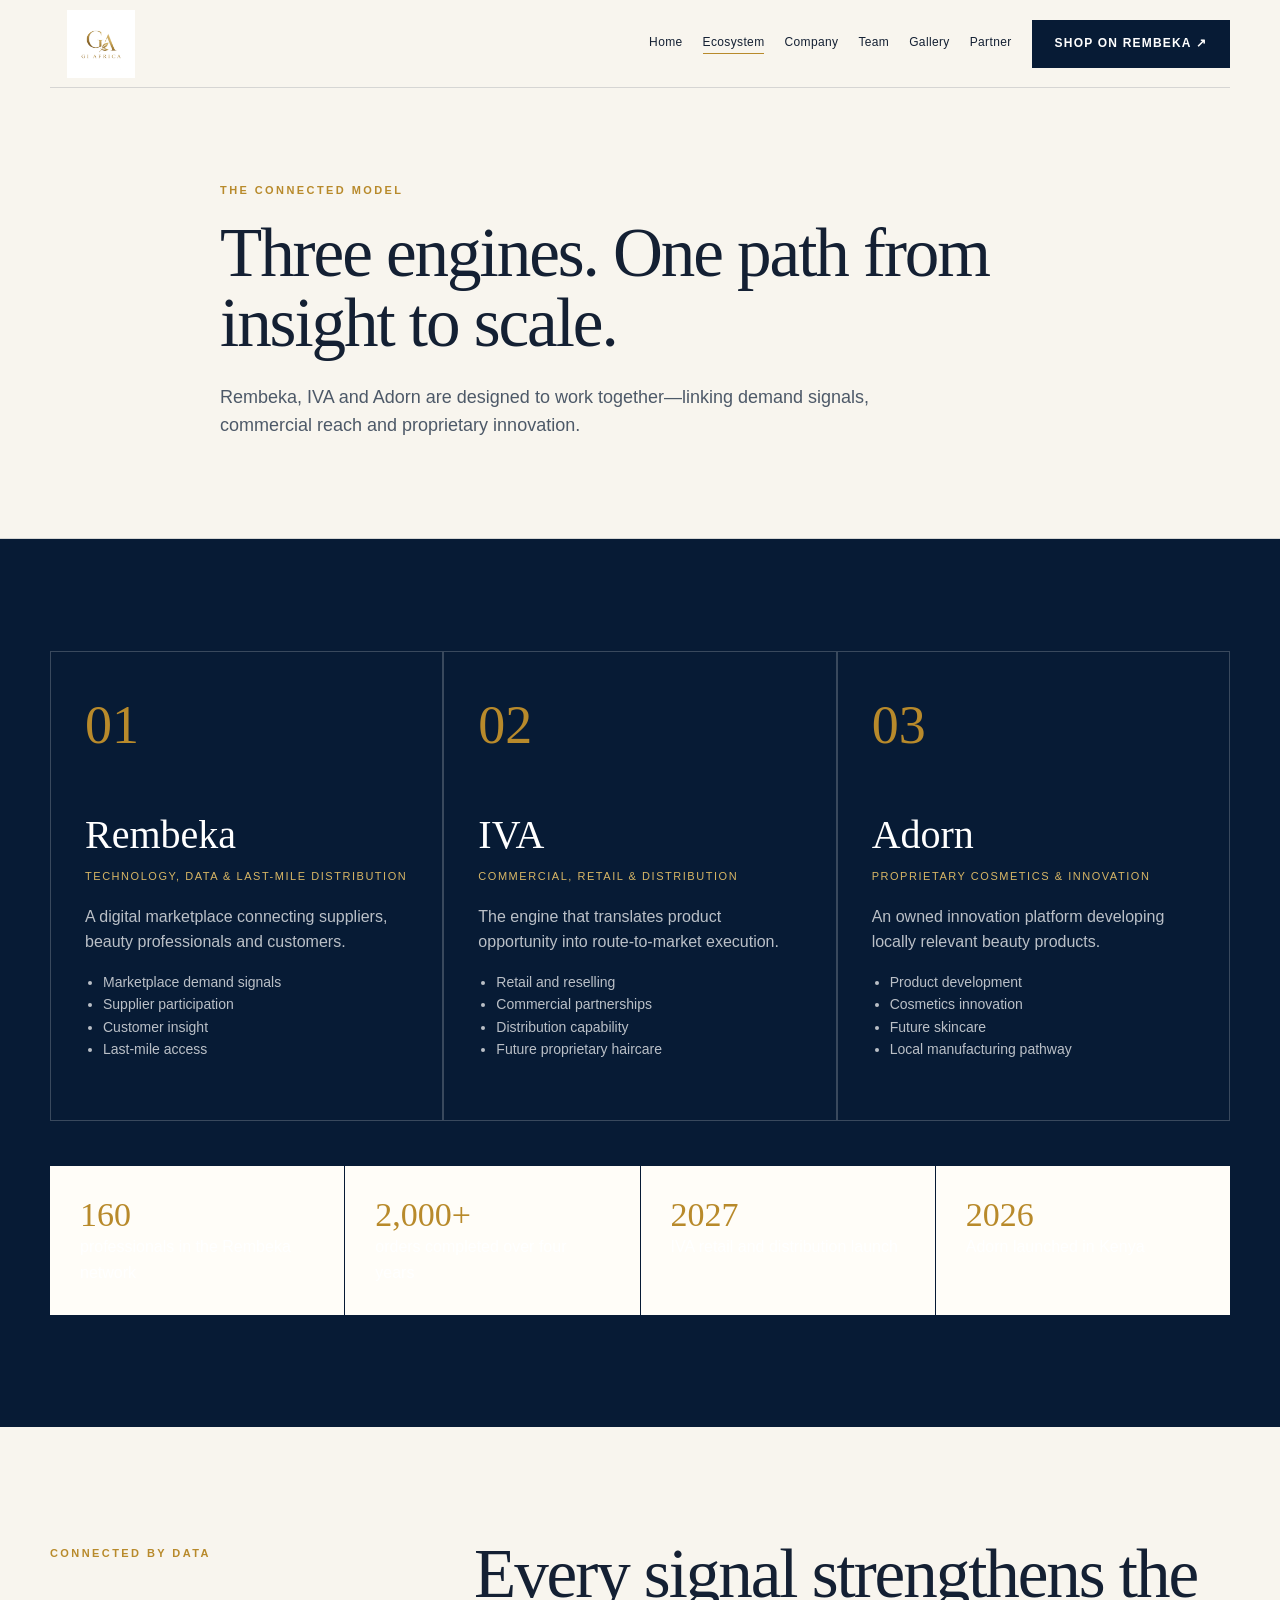
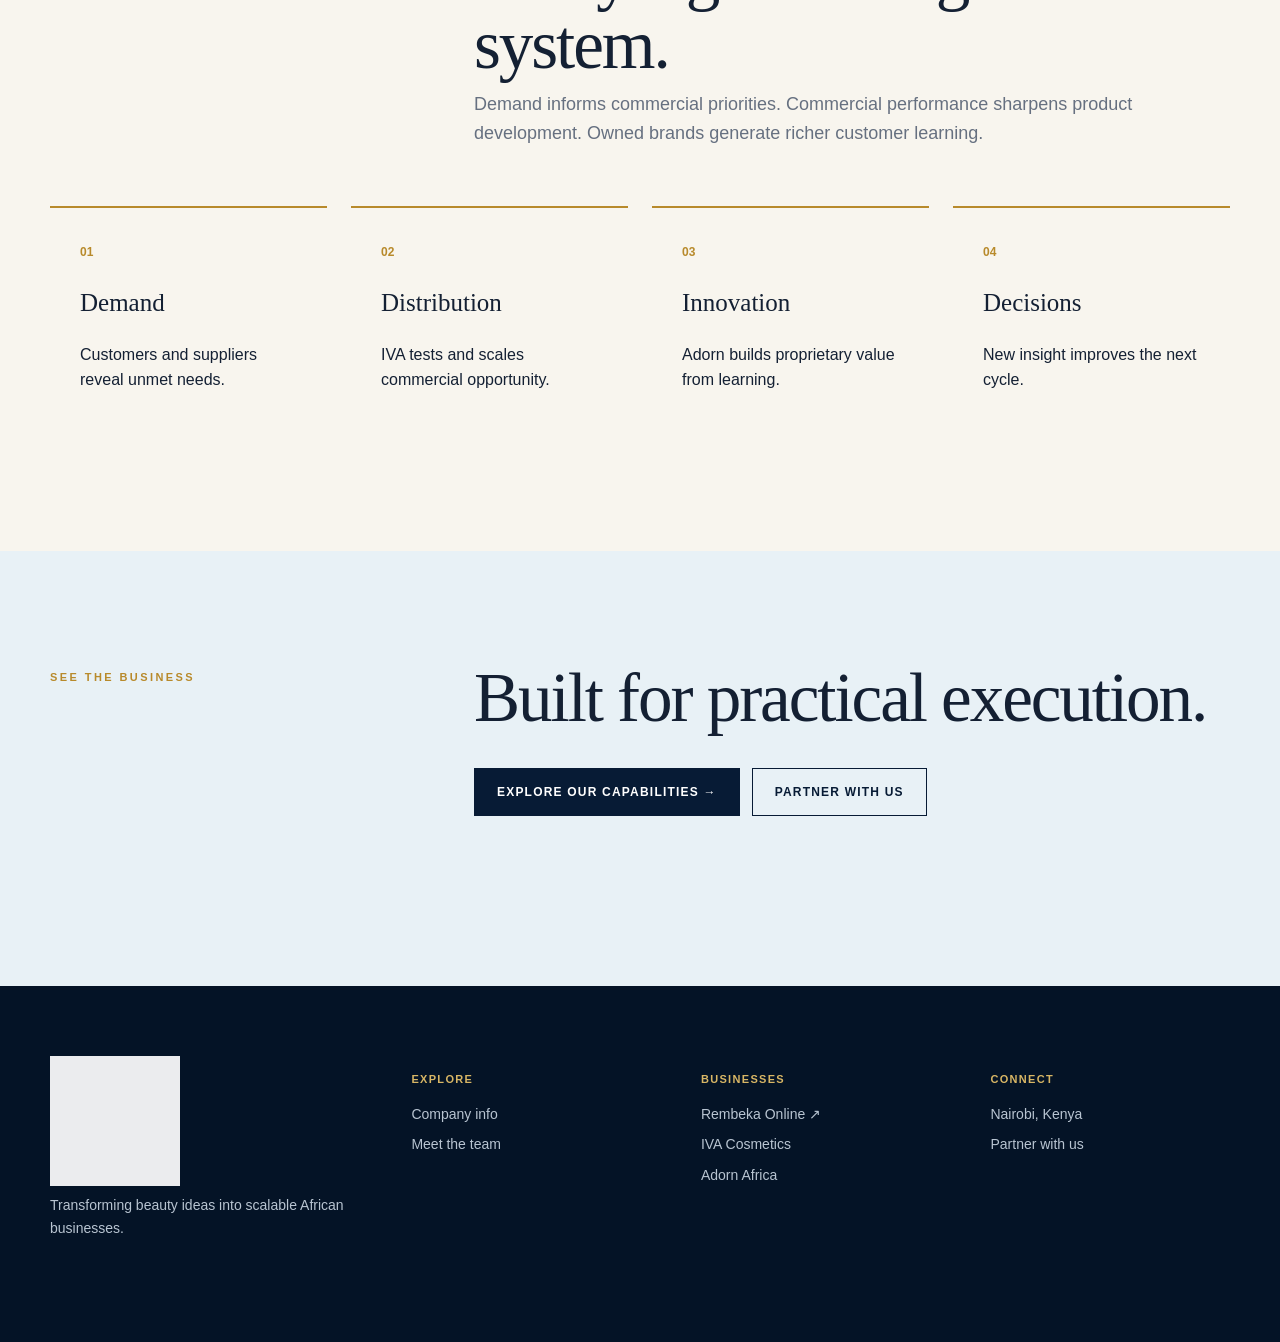
==== ecosystem.html @ 95883c29 "first commit" ====
<!doctype html><html lang="en"><head><meta charset="utf-8"><meta name="viewport" content="width=device-width,initial-scale=1"><title>Our Ecosystem | G-AFRICA Beauty</title><link rel="stylesheet" href="styles.css"></head><body><header class="shell nav"><a class="brand" href="index.html"><img src="assets/gi-africa-logo.png" alt="G-AFRICA Beauty"></a><button class="menu" aria-label="Open menu">☰</button><nav class="navlinks"><a href="index.html">Home</a><a class="active" href="ecosystem.html">Ecosystem</a><a href="info.html">Info</a><a href="team.html">Meet the Team</a><a href="partner.html">Partner</a><a class="button" href="https://rembekaonline.com" target="_blank">Shop on Rembeka ↗</a></nav></header><main><section class="page-hero"><div class="shell inner"><span class="eyebrow">The connected model</span><h1>Three engines. One path from insight to scale.</h1><p class="lead">Rembeka, IVA and Adorn are designed to work together—linking demand signals, commercial reach and proprietary innovation.</p></div></section><section class="section dark"><div class="shell"><div class="engines"><article class="engine" id="rembeka"><span class="num">01</span><h3>Rembeka</h3><span class="role">Technology, data & last-mile distribution</span><p>A digital marketplace connecting suppliers, beauty professionals and customers.</p><ul><li>Marketplace demand signals</li><li>Supplier participation</li><li>Customer insight</li><li>Last-mile access</li></ul></article><article class="engine" id="iva"><span class="num">02</span><h3>IVA</h3><span class="role">Commercial, retail & distribution</span><p>The engine that translates product opportunity into route-to-market execution.</p><ul><li>Retail and reselling</li><li>Commercial partnerships</li><li>Distribution capability</li><li>Future proprietary haircare</li></ul></article><article class="engine" id="adorn"><span class="num">03</span><h3>Adorn</h3><span class="role">Proprietary cosmetics & innovation</span><p>An owned innovation platform developing locally relevant beauty products.</p><ul><li>Product development</li><li>Cosmetics innovation</li><li>Future skincare</li><li>Local manufacturing pathway</li></ul></article></div></div></section><section class="section"><div class="shell"><div class="section-head reveal"><div><span class="eyebrow">Connected by data</span></div><div><h2>Every signal strengthens the system.</h2><p>Demand informs commercial priorities. Commercial performance sharpens product development. Owned brands generate richer customer learning.</p></div></div><div class="flow reveal"><div class="flow-step"><h3>Demand</h3><p>Customers and suppliers reveal unmet needs.</p></div><div class="flow-step"><h3>Distribution</h3><p>IVA tests and scales commercial opportunity.</p></div><div class="flow-step"><h3>Innovation</h3><p>Adorn builds proprietary value from learning.</p></div><div class="flow-step"><h3>Decisions</h3><p>New insight improves the next cycle.</p></div></div></div></section><section class="section blue"><div class="shell section-head"><div><span class="eyebrow">See the business</span></div><div><h2>Built for practical execution.</h2><div class="actions"><a class="button" href="info.html">Explore our capabilities →</a><a class="button ghost" href="partner.html">Partner with us</a></div></div></div></section></main><footer class="footer"><div class="shell"><div class="footer-grid"><div><img src="assets/gi-africa-logo.png" alt="G-AFRICA"><p>Transforming beauty ideas into scalable African businesses.</p></div><div><h4>Explore</h4><a href="info.html">Company info</a><a href="team.html">Meet the team</a></div><div><h4>Businesses</h4><a href="https://rembekaonline.com">Rembeka Online ↗</a><a href="#iva">IVA Cosmetics</a><a href="#adorn">Adorn Africa</a></div><div><h4>Connect</h4><p>Nairobi, Kenya</p><a href="partner.html">Partner with us</a></div></div></div></footer><a class="button mobile-shop" href="https://rembekaonline.com">Shop on Rembeka ↗</a><script src="script.js"></script></body></html>
---- styles.css ----
:root{--ivory:#f8f5ee;--paper:#fffdf8;--navy:#071b35;--navy2:#102d50;--gold:#b88a2b;--gold2:#d8b665;--blue:#dceaf3;--ink:#142033;--muted:#667080;--line:rgba(7,27,53,.14);--serif:Georgia,'Times New Roman',serif;--sans:Inter,Arial,sans-serif}
*{box-sizing:border-box}html{scroll-behavior:smooth}body{margin:0;background:var(--ivory);color:var(--ink);font-family:var(--sans);line-height:1.6}a{color:inherit;text-decoration:none}img{max-width:100%;display:block}button,input,select,textarea{font:inherit}.shell{width:min(1180px,calc(100% - 48px));margin:auto}.nav{height:88px;display:flex;align-items:center;justify-content:space-between;border-bottom:1px solid var(--line);position:relative;z-index:10}.brand img{width:102px;height:68px;object-fit:contain;mix-blend-mode:multiply}.navlinks{display:flex;align-items:center;gap:26px;font-size:13px;letter-spacing:.03em}.navlinks a:not(.button):after{content:"";display:block;width:0;height:1px;background:var(--gold);transition:.25s}.navlinks a:hover:after,.navlinks a.active:after{width:100%}.button{display:inline-flex;align-items:center;justify-content:center;gap:10px;min-height:48px;padding:0 22px;border:1px solid var(--navy);background:var(--navy);color:white;font-size:12px;font-weight:700;letter-spacing:.1em;text-transform:uppercase;transition:.25s}.button:hover{background:var(--gold);border-color:var(--gold);transform:translateY(-2px)}.button.ghost{background:transparent;color:var(--navy)}.button.ghost:hover{color:white;background:var(--navy)}.menu{display:none;background:none;border:0;font-size:25px}.eyebrow{color:var(--gold);text-transform:uppercase;letter-spacing:.22em;font-weight:700;font-size:11px}.display{font:normal clamp(48px,7vw,94px)/.96 var(--serif);letter-spacing:-.04em;margin:18px 0 26px}.display em{color:var(--gold);font-style:italic}.lead{font-size:18px;color:#4d5968;max-width:650px}.hero{min-height:720px;display:grid;grid-template-columns:1.03fr .97fr;align-items:center;gap:56px;padding:64px 0 88px}.hero-copy{position:relative;z-index:2;animation:rise .8s ease both}.actions{display:flex;gap:12px;margin-top:35px;flex-wrap:wrap}.hero-media{height:590px;position:relative}.hero-media:before{content:"";position:absolute;inset:-18px 18px 18px -18px;border:1px solid var(--gold2);z-index:-1}.hero-media img{width:100%;height:100%;object-fit:cover}.hero-media .stamp{position:absolute;right:-25px;bottom:32px;width:118px;height:118px;border-radius:50%;background:var(--navy);color:white;display:grid;place-items:center;text-align:center;text-transform:uppercase;font-size:10px;letter-spacing:.16em;padding:15px;border:5px solid var(--ivory)}@keyframes rise{from{opacity:0;transform:translateY(24px)}}.section{padding:112px 0}.section.dark{background:var(--navy);color:white}.section.blue{background:#e8f1f6}.section-head{display:grid;grid-template-columns:.65fr 1.35fr;gap:60px;margin-bottom:58px}.section-head h2,.page-hero h1{font:normal clamp(40px,5.4vw,70px)/1.02 var(--serif);letter-spacing:-.03em;margin:0}.section-head p{margin:10px 0 0;color:var(--muted);font-size:18px}.dark .section-head p{color:#bdc9d5}.gold-rule{width:78px;height:2px;background:var(--gold);margin:24px 0}.difference{display:grid;grid-template-columns:1fr 1fr;gap:1px;background:var(--line)}.difference>div{background:var(--paper);padding:48px}.difference h3{font:normal 34px/1.1 var(--serif);margin:0 0 18px}.stats{display:grid;grid-template-columns:repeat(4,1fr);border-top:1px solid rgba(255,255,255,.2);border-bottom:1px solid rgba(255,255,255,.2)}.stat{padding:34px;border-right:1px solid rgba(255,255,255,.2)}.stat:last-child{border:0}.stat strong{font:normal 42px/1 var(--serif);color:var(--gold2);display:block}.stat span{font-size:12px;text-transform:uppercase;letter-spacing:.09em;color:#c9d3de}.engines{display:grid;grid-template-columns:repeat(3,1fr);min-height:470px}.engine{position:relative;padding:42px 34px;border:1px solid rgba(255,255,255,.2);overflow:hidden;transition:.35s;background:transparent}.engine:hover{background:var(--paper);color:var(--navy);transform:translateY(-8px)}.engine .num{font:normal 54px var(--serif);color:var(--gold)}.engine h3{font:normal 40px var(--serif);margin:55px 0 4px}.engine .role{text-transform:uppercase;font-size:11px;letter-spacing:.14em;color:var(--gold2)}.engine p,.engine ul{opacity:.72;transition:.3s}.engine:hover p,.engine:hover ul{opacity:1}.engine ul{padding-left:18px;font-size:14px}.flow{display:grid;grid-template-columns:repeat(4,1fr);gap:24px;counter-reset:flow}.flow-step{padding:30px;border-top:2px solid var(--gold);position:relative}.flow-step:before{counter-increment:flow;content:"0" counter(flow);color:var(--gold);font-weight:700;font-size:12px}.flow-step h3{font:normal 25px var(--serif)}.page-hero{padding:88px 0 80px;border-bottom:1px solid var(--line)}.page-hero .inner{max-width:840px}.page-hero h1{margin:16px 0 24px}.capabilities{display:grid;grid-template-columns:repeat(2,1fr);gap:1px;background:var(--line)}.capability{background:var(--paper);padding:40px}.capability h3{font:normal 26px var(--serif);margin:0 0 8px}.timeline{display:grid;grid-template-columns:repeat(4,1fr);margin-top:54px}.moment{padding:28px;border-top:2px solid var(--navy);position:relative}.moment:before{content:"";width:12px;height:12px;border-radius:50%;background:var(--gold);position:absolute;top:-7px;left:0}.moment strong{color:var(--gold);font-size:13px}.team{display:grid;grid-template-columns:repeat(5,1fr);gap:1px;background:var(--line)}.person{background:var(--paper);padding:28px;min-height:390px;display:flex;flex-direction:column;transition:.3s}.person:hover{background:var(--navy);color:white;transform:translateY(-6px)}.avatar{width:76px;height:76px;border-radius:50%;display:grid;place-items:center;background:var(--blue);color:var(--navy);font:normal 28px var(--serif);border:1px solid var(--gold2)}.person h3{font:normal 24px/1.1 var(--serif);margin:80px 0 8px}.person .role{color:var(--gold);font-size:11px;text-transform:uppercase;letter-spacing:.11em}.bio{font-size:13px;color:var(--muted);opacity:0;transform:translateY(8px);transition:.3s;margin-top:15px}.person:hover .bio{opacity:1;transform:none;color:#c7d2df}.partner-grid{display:grid;grid-template-columns:.8fr 1.2fr;gap:90px}.partner-list{display:grid;gap:0;margin-top:36px}.partner-list div{padding:18px 0;border-bottom:1px solid var(--line);font:normal 21px var(--serif)}form{display:grid;grid-template-columns:1fr 1fr;gap:20px;background:var(--paper);padding:44px;border:1px solid var(--line)}label{display:grid;gap:8px;font-size:11px;text-transform:uppercase;letter-spacing:.1em;font-weight:700}input,select,textarea{width:100%;padding:14px;border:0;border-bottom:1px solid #aeb5bd;background:transparent;outline:none;color:var(--ink)}input:focus,select:focus,textarea:focus{border-color:var(--gold)}textarea{min-height:120px;resize:vertical}.full{grid-column:1/-1}.form-note{font-size:12px;color:var(--muted)}.success{display:none;color:#17613a;font-weight:700}.footer{background:#041326;color:white;padding:70px 0 95px}.footer-grid{display:grid;grid-template-columns:1.3fr repeat(3,1fr);gap:50px}.footer img{width:130px;filter:brightness(0) invert(1);opacity:.92}.footer h4{font-size:11px;text-transform:uppercase;letter-spacing:.12em;color:var(--gold2)}.footer a,.footer p{font-size:14px;color:#b8c4d1;display:block;margin:8px 0}.footer-bottom{margin-top:55px;padding-top:25px;border-top:1px solid rgba(255,255,255,.15);display:flex;justify-content:space-between;color:#8392a2;font-size:12px}.mobile-shop{display:none}.leaf{font:normal 120px/1 var(--serif);color:rgba(184,138,43,.14);position:absolute;user-select:none}.reveal{opacity:0;transform:translateY(24px);transition:.65s}.reveal.visible{opacity:1;transform:none}
@media(max-width:900px){.shell{width:min(100% - 32px,680px)}.nav{height:76px}.menu{display:block}.navlinks{display:none;position:absolute;top:76px;left:-16px;right:-16px;background:var(--paper);padding:25px;flex-direction:column;align-items:stretch;border-bottom:1px solid var(--line)}.navlinks.open{display:flex}.navlinks .button{display:none}.hero{grid-template-columns:1fr;padding-top:42px}.hero-media{height:460px}.section-head,.partner-grid{grid-template-columns:1fr;gap:24px}.stats,.flow,.timeline{grid-template-columns:repeat(2,1fr)}.engines{grid-template-columns:1fr}.engine{min-height:360px}.team{grid-template-columns:repeat(2,1fr)}.footer-grid{grid-template-columns:1fr 1fr}.mobile-shop{display:flex;position:fixed;bottom:12px;left:16px;right:16px;z-index:50;box-shadow:0 8px 24px #0005}.footer{padding-bottom:110px}}
@media(max-width:560px){.display{font-size:49px}.hero{min-height:auto}.hero-media{height:410px}.hero-media .stamp{right:8px}.section{padding:78px 0}.difference,.capabilities,.team{grid-template-columns:1fr}.stats,.flow,.timeline{grid-template-columns:1fr}.stat{border-right:0;border-bottom:1px solid rgba(255,255,255,.2)}form{grid-template-columns:1fr;padding:27px}.full{grid-column:auto}.footer-grid{grid-template-columns:1fr}.footer-bottom{display:block}.person{min-height:330px}.person .bio{opacity:1;transform:none}.partner-grid{gap:48px}}
.navlinks{gap:20px;font-size:12px}.opportunity{display:grid;grid-template-columns:.9fr 1.1fr;gap:70px;align-items:center}.market-number{font:normal clamp(62px,9vw,120px)/.9 var(--serif);color:var(--gold);letter-spacing:-.06em}.model-compare{display:grid;grid-template-columns:1fr 1fr;gap:1px;background:var(--line);margin-top:32px}.model-compare>div{padding:28px;background:var(--paper)}.model-compare .connected{background:var(--navy);color:white}.visual-strip{position:relative;overflow:hidden;background:var(--navy)}.slides{display:flex;transition:transform .65s cubic-bezier(.22,.75,.2,1)}.slide{min-width:100%;height:620px;position:relative}.slide img{width:100%;height:100%;object-fit:cover}.slide:after{content:"";position:absolute;inset:0;background:linear-gradient(90deg,rgba(4,19,38,.8),transparent 68%)}.slide-copy{position:absolute;z-index:2;left:max(24px,calc((100vw - 1180px)/2));bottom:70px;color:white;max-width:470px}.slide-copy h2{font:normal clamp(38px,5vw,65px)/1 var(--serif);margin:12px 0}.slider-controls{position:absolute;z-index:3;right:max(24px,calc((100vw - 1180px)/2));bottom:70px;display:flex;gap:8px}.round{width:48px;height:48px;border-radius:50%;border:1px solid #fff8;background:#071b35aa;color:white;cursor:pointer}.gallery-grid{display:grid;grid-template-columns:1.2fr .8fr .8fr;grid-auto-rows:290px;gap:14px}.gallery-card{position:relative;overflow:hidden;background:var(--navy);color:white}.gallery-card:first-child{grid-row:span 2}.gallery-card img{width:100%;height:100%;object-fit:cover;transition:.5s}.gallery-card:hover img{transform:scale(1.04)}.gallery-card span{position:absolute;left:20px;bottom:16px;background:#071b35d9;padding:8px 12px;font-size:11px;letter-spacing:.1em;text-transform:uppercase}.upload-zone{border:1px dashed var(--gold);padding:54px;text-align:center;background:var(--paper)}.upload-zone input{border:0;max-width:360px;margin:20px auto}.upload-preview{display:grid;grid-template-columns:repeat(3,1fr);gap:12px;margin-top:24px}.upload-preview img,.upload-preview video{width:100%;height:220px;object-fit:cover}.proof-grid{display:grid;grid-template-columns:repeat(4,1fr);gap:1px;background:var(--line)}.proof{background:var(--paper);padding:30px}.proof strong{display:block;font:normal 34px var(--serif);color:var(--gold)}.partner-rail{overflow:hidden;border-block:1px solid var(--line);padding:25px 0}.rail-track{display:flex;width:max-content;gap:70px;animation:rail 18s linear infinite}.rail-track:hover{animation-play-state:paused}.rail-item{font:normal 27px var(--serif);color:var(--navy);white-space:nowrap}.rail-item:before{content:"✦";color:var(--gold);margin-right:20px}@keyframes rail{to{transform:translateX(-50%)}}@media(max-width:900px){.opportunity{grid-template-columns:1fr}.gallery-grid{grid-template-columns:1fr 1fr}.proof-grid{grid-template-columns:1fr 1fr}.slide{height:540px}}@media(max-width:560px){.gallery-grid{grid-template-columns:1fr;grid-auto-rows:300px}.gallery-card:first-child{grid-row:span 1}.proof-grid,.model-compare,.upload-preview{grid-template-columns:1fr}.slide{height:600px}.slide-copy{bottom:110px;right:24px}.slider-controls{bottom:35px;left:24px;right:auto}.upload-zone{padding:30px}}
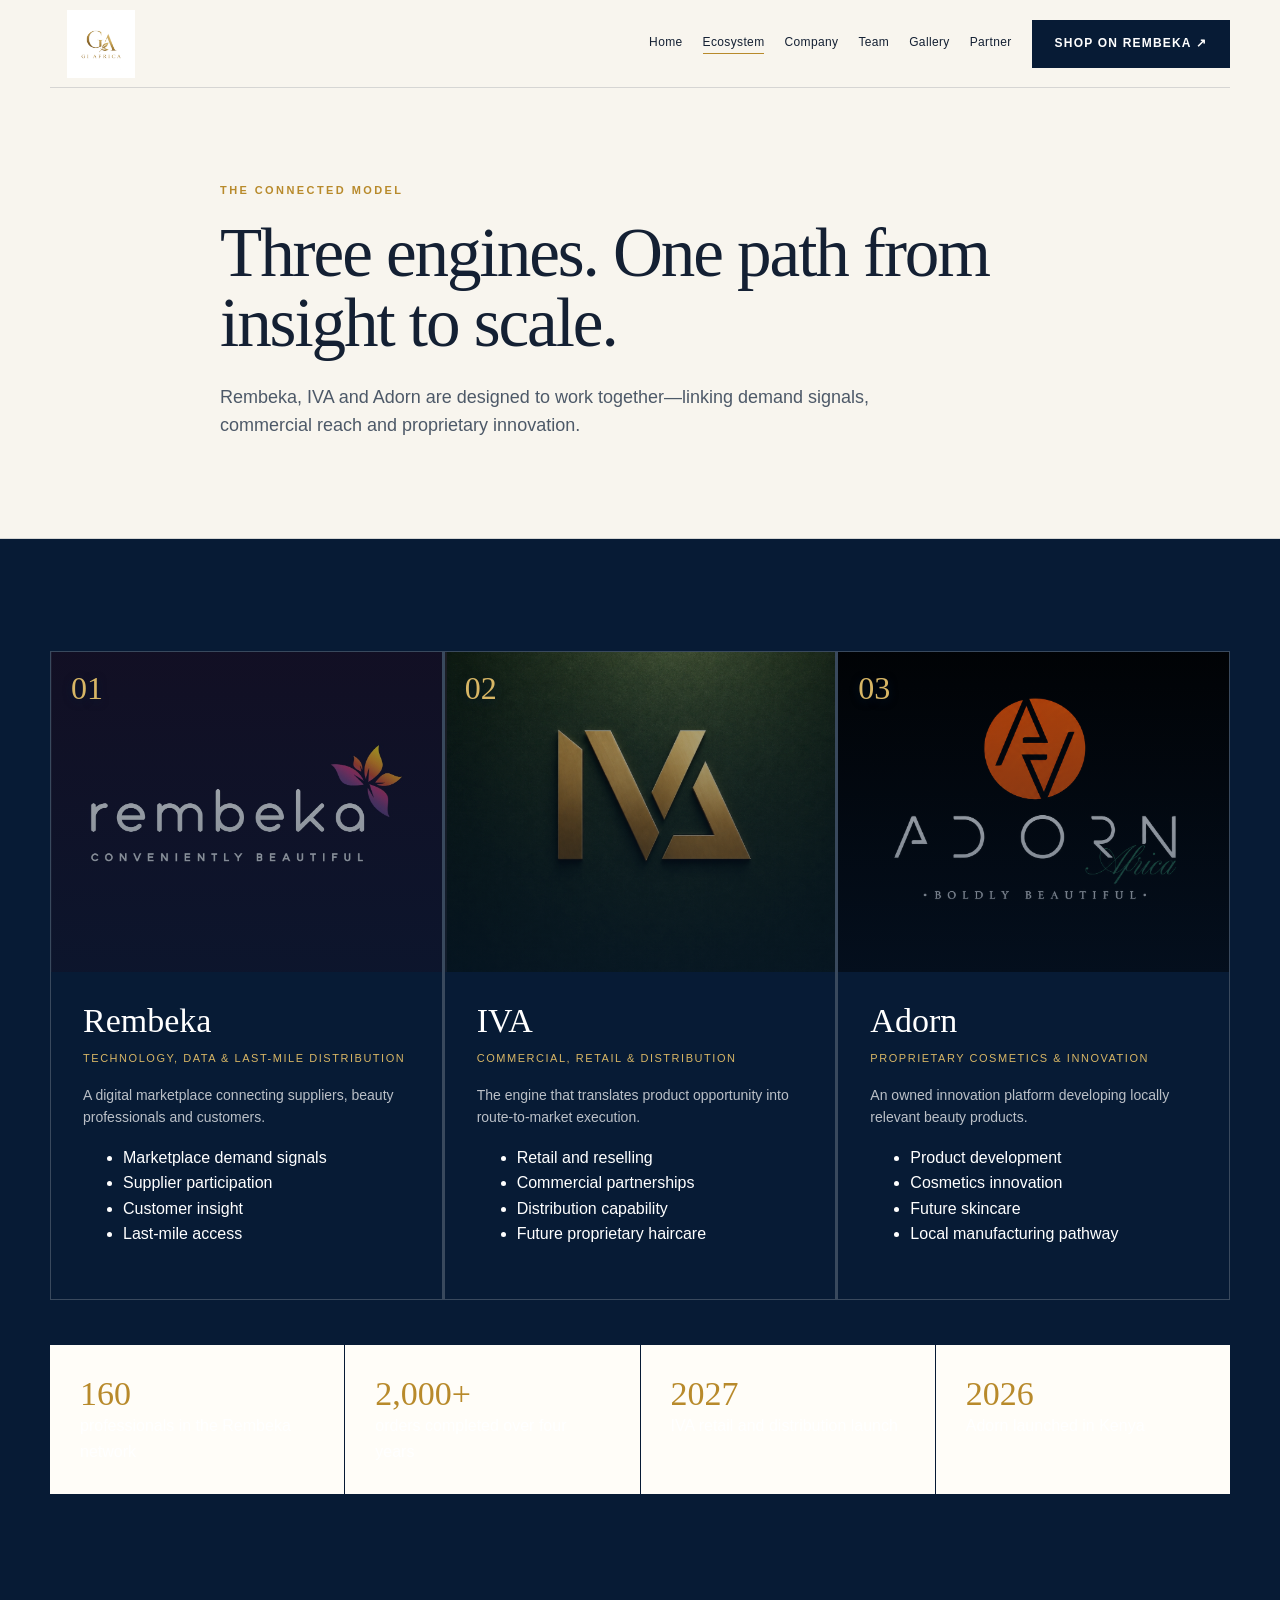
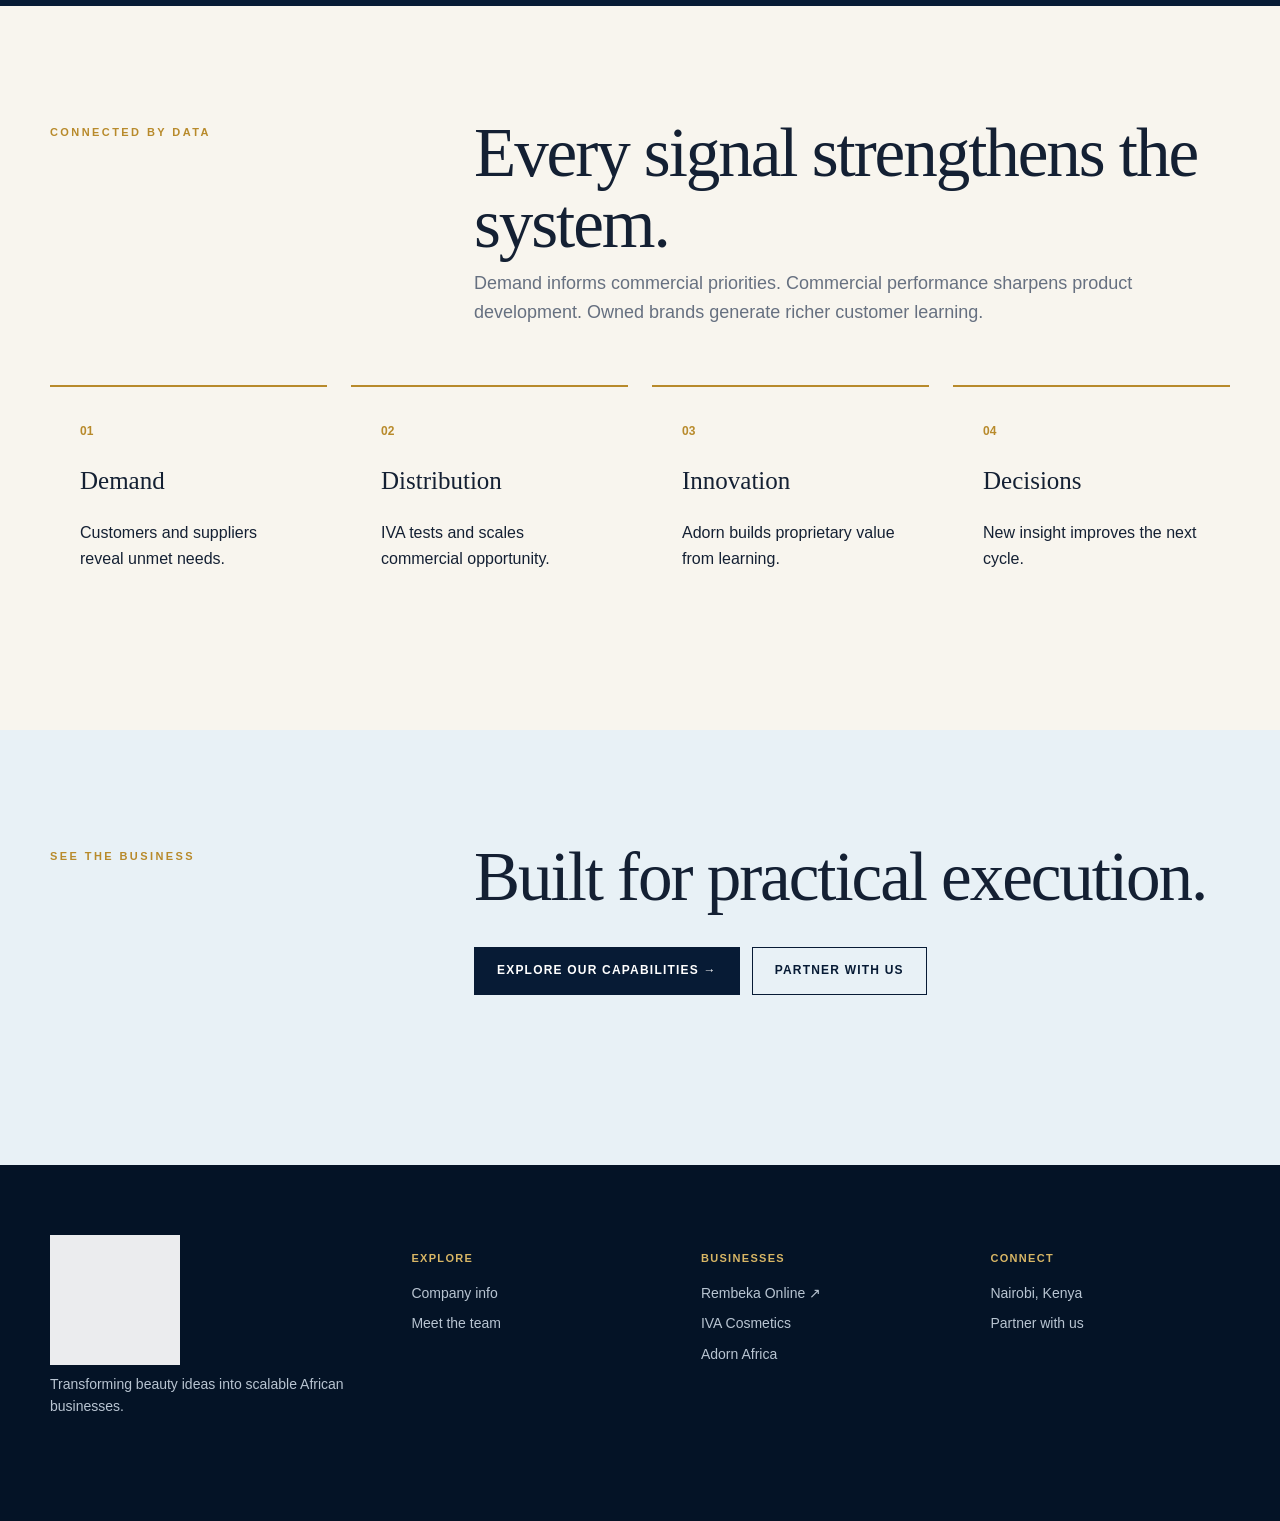
==== commit 9853664f: "Made links clickable and added images to ecosystem" ====
--- a/ecosystem.html
+++ b/ecosystem.html
@@ -1 +1,168 @@
-<!doctype html><html lang="en"><head><meta charset="utf-8"><meta name="viewport" content="width=device-width,initial-scale=1"><title>Our Ecosystem | G-AFRICA Beauty</title><link rel="stylesheet" href="styles.css"></head><body><header class="shell nav"><a class="brand" href="index.html"><img src="assets/gi-africa-logo.png" alt="G-AFRICA Beauty"></a><button class="menu" aria-label="Open menu">☰</button><nav class="navlinks"><a href="index.html">Home</a><a class="active" href="ecosystem.html">Ecosystem</a><a href="info.html">Info</a><a href="team.html">Meet the Team</a><a href="partner.html">Partner</a><a class="button" href="https://rembekaonline.com" target="_blank">Shop on Rembeka ↗</a></nav></header><main><section class="page-hero"><div class="shell inner"><span class="eyebrow">The connected model</span><h1>Three engines. One path from insight to scale.</h1><p class="lead">Rembeka, IVA and Adorn are designed to work together—linking demand signals, commercial reach and proprietary innovation.</p></div></section><section class="section dark"><div class="shell"><div class="engines"><article class="engine" id="rembeka"><span class="num">01</span><h3>Rembeka</h3><span class="role">Technology, data & last-mile distribution</span><p>A digital marketplace connecting suppliers, beauty professionals and customers.</p><ul><li>Marketplace demand signals</li><li>Supplier participation</li><li>Customer insight</li><li>Last-mile access</li></ul></article><article class="engine" id="iva"><span class="num">02</span><h3>IVA</h3><span class="role">Commercial, retail & distribution</span><p>The engine that translates product opportunity into route-to-market execution.</p><ul><li>Retail and reselling</li><li>Commercial partnerships</li><li>Distribution capability</li><li>Future proprietary haircare</li></ul></article><article class="engine" id="adorn"><span class="num">03</span><h3>Adorn</h3><span class="role">Proprietary cosmetics & innovation</span><p>An owned innovation platform developing locally relevant beauty products.</p><ul><li>Product development</li><li>Cosmetics innovation</li><li>Future skincare</li><li>Local manufacturing pathway</li></ul></article></div></div></section><section class="section"><div class="shell"><div class="section-head reveal"><div><span class="eyebrow">Connected by data</span></div><div><h2>Every signal strengthens the system.</h2><p>Demand informs commercial priorities. Commercial performance sharpens product development. Owned brands generate richer customer learning.</p></div></div><div class="flow reveal"><div class="flow-step"><h3>Demand</h3><p>Customers and suppliers reveal unmet needs.</p></div><div class="flow-step"><h3>Distribution</h3><p>IVA tests and scales commercial opportunity.</p></div><div class="flow-step"><h3>Innovation</h3><p>Adorn builds proprietary value from learning.</p></div><div class="flow-step"><h3>Decisions</h3><p>New insight improves the next cycle.</p></div></div></div></section><section class="section blue"><div class="shell section-head"><div><span class="eyebrow">See the business</span></div><div><h2>Built for practical execution.</h2><div class="actions"><a class="button" href="info.html">Explore our capabilities →</a><a class="button ghost" href="partner.html">Partner with us</a></div></div></div></section></main><footer class="footer"><div class="shell"><div class="footer-grid"><div><img src="assets/gi-africa-logo.png" alt="G-AFRICA"><p>Transforming beauty ideas into scalable African businesses.</p></div><div><h4>Explore</h4><a href="info.html">Company info</a><a href="team.html">Meet the team</a></div><div><h4>Businesses</h4><a href="https://rembekaonline.com">Rembeka Online ↗</a><a href="#iva">IVA Cosmetics</a><a href="#adorn">Adorn Africa</a></div><div><h4>Connect</h4><p>Nairobi, Kenya</p><a href="partner.html">Partner with us</a></div></div></div></footer><a class="button mobile-shop" href="https://rembekaonline.com">Shop on Rembeka ↗</a><script src="script.js"></script></body></html>
+<!doctype html>
+<html lang="en">
+<head>
+  <meta charset="utf-8">
+  <meta name="viewport" content="width=device-width,initial-scale=1">
+  <title>Our Ecosystem | G-AFRICA Beauty</title>
+  <link rel="icon" type="image/png" href="assets/favicon.svg">
+  <link rel="stylesheet" href="styles.css">
+</head>
+<body>
+  <header class="shell nav">
+    <a class="brand" href="index.html"><img src="assets/gi-africa-logo.png" alt="G-AFRICA Beauty"></a>
+    <button class="menu" aria-label="Open menu">☰</button>
+    <nav class="navlinks">
+      <a href="index.html">Home</a>
+      <a class="active" href="ecosystem.html">Ecosystem</a>
+      <a href="info.html">Info</a>
+      <a href="team.html">Meet the Team</a>
+      <a href="partner.html">Partner</a>
+      <a class="button" href="https://rembekaonline.com" target="_blank">Shop on Rembeka ↗</a>
+    </nav>
+  </header>
+
+  <main>
+    <section class="page-hero">
+      <div class="shell inner">
+        <span class="eyebrow">The connected model</span>
+        <h1>Three engines. One path from insight to scale.</h1>
+        <p class="lead">Rembeka, IVA and Adorn are designed to work together—linking demand signals, commercial reach and proprietary innovation.</p>
+      </div>
+    </section>
+
+    <section class="section dark">
+      <div class="shell">
+        <div class="engines">
+          <article class="engine" id="rembeka">
+            <div class="engine-media">
+              <img src="assets/Rembeka.jpg" alt="Rembeka digital marketplace and last-mile distribution">
+              <span class="num">01</span>
+            </div>
+            <div class="engine-info">
+              <h3>Rembeka</h3>
+              <span class="role">Technology, data & last-mile distribution</span>
+              <p>A digital marketplace connecting suppliers, beauty professionals and customers.</p>
+              <ul>
+                <li>Marketplace demand signals</li>
+                <li>Supplier participation</li>
+                <li>Customer insight</li>
+                <li>Last-mile access</li>
+              </ul>
+            </div>
+          </article>
+
+          <article class="engine" id="iva">
+            <div class="engine-media">
+              <img src="assets/IVA.jpg" alt="IVA commercial, retail and distribution execution">
+              <span class="num">02</span>
+            </div>
+            <div class="engine-info">
+              <h3>IVA</h3>
+              <span class="role">Commercial, retail & distribution</span>
+              <p>The engine that translates product opportunity into route-to-market execution.</p>
+              <ul>
+                <li>Retail and reselling</li>
+                <li>Commercial partnerships</li>
+                <li>Distribution capability</li>
+                <li>Future proprietary haircare</li>
+              </ul>
+            </div>
+          </article>
+
+          <article class="engine" id="adorn">
+            <div class="engine-media">
+              <img src="assets/Adorn.png" alt="Adorn proprietary cosmetics and innovation">
+              <span class="num">03</span>
+            </div>
+            <div class="engine-info">
+              <h3>Adorn</h3>
+              <span class="role">Proprietary cosmetics & innovation</span>
+              <p>An owned innovation platform developing locally relevant beauty products.</p>
+              <ul>
+                <li>Product development</li>
+                <li>Cosmetics innovation</li>
+                <li>Future skincare</li>
+                <li>Local manufacturing pathway</li>
+              </ul>
+            </div>
+          </article>
+        </div>
+      </div>
+    </section>
+
+    <section class="section">
+      <div class="shell">
+        <div class="section-head reveal">
+          <div><span class="eyebrow">Connected by data</span></div>
+          <div>
+            <h2>Every signal strengthens the system.</h2>
+            <p>Demand informs commercial priorities. Commercial performance sharpens product development. Owned brands generate richer customer learning.</p>
+          </div>
+        </div>
+
+        <div class="flow reveal">
+          <div class="flow-step">
+            <h3>Demand</h3>
+            <p>Customers and suppliers reveal unmet needs.</p>
+          </div>
+          <div class="flow-step">
+            <h3>Distribution</h3>
+            <p>IVA tests and scales commercial opportunity.</p>
+          </div>
+          <div class="flow-step">
+            <h3>Innovation</h3>
+            <p>Adorn builds proprietary value from learning.</p>
+          </div>
+          <div class="flow-step">
+            <h3>Decisions</h3>
+            <p>New insight improves the next cycle.</p>
+          </div>
+        </div>
+      </div>
+    </section>
+
+    <section class="section blue">
+      <div class="shell section-head">
+        <div><span class="eyebrow">See the business</span></div>
+        <div>
+          <h2>Built for practical execution.</h2>
+          <div class="actions">
+            <a class="button" href="info.html">Explore our capabilities →</a>
+            <a class="button ghost" href="partner.html">Partner with us</a>
+          </div>
+        </div>
+      </div>
+    </section>
+  </main>
+
+  <footer class="footer">
+    <div class="shell">
+      <div class="footer-grid">
+        <div>
+          <img src="assets/gi-africa-logo.png" alt="G-AFRICA">
+          <p>Transforming beauty ideas into scalable African businesses.</p>
+        </div>
+        <div>
+          <h4>Explore</h4>
+          <a href="info.html">Company info</a>
+          <a href="team.html">Meet the team</a>
+        </div>
+        <div>
+          <h4>Businesses</h4>
+          <a href="https://rembekaonline.com">Rembeka Online ↗</a>
+          <a href="https://www.instagram.com/ivaafrica.beauty/">IVA Cosmetics</a>
+          <a href="https://www.instagram.com/adorn.africa/">Adorn Africa</a>
+        </div>
+        <div>
+          <h4>Connect</h4>
+          <p>Nairobi, Kenya</p>
+          <a href="partner.html">Partner with us</a>
+        </div>
+      </div>
+    </div>
+  </footer>
+
+  <a class="button mobile-shop" href="https://rembekaonline.com">Shop on Rembeka ↗</a>
+  <script src="script.js"></script>
+</body>
+</html>
--- a/styles.css
+++ b/styles.css
@@ -1,5 +1,1106 @@
-:root{--ivory:#f8f5ee;--paper:#fffdf8;--navy:#071b35;--navy2:#102d50;--gold:#b88a2b;--gold2:#d8b665;--blue:#dceaf3;--ink:#142033;--muted:#667080;--line:rgba(7,27,53,.14);--serif:Georgia,'Times New Roman',serif;--sans:Inter,Arial,sans-serif}
-*{box-sizing:border-box}html{scroll-behavior:smooth}body{margin:0;background:var(--ivory);color:var(--ink);font-family:var(--sans);line-height:1.6}a{color:inherit;text-decoration:none}img{max-width:100%;display:block}button,input,select,textarea{font:inherit}.shell{width:min(1180px,calc(100% - 48px));margin:auto}.nav{height:88px;display:flex;align-items:center;justify-content:space-between;border-bottom:1px solid var(--line);position:relative;z-index:10}.brand img{width:102px;height:68px;object-fit:contain;mix-blend-mode:multiply}.navlinks{display:flex;align-items:center;gap:26px;font-size:13px;letter-spacing:.03em}.navlinks a:not(.button):after{content:"";display:block;width:0;height:1px;background:var(--gold);transition:.25s}.navlinks a:hover:after,.navlinks a.active:after{width:100%}.button{display:inline-flex;align-items:center;justify-content:center;gap:10px;min-height:48px;padding:0 22px;border:1px solid var(--navy);background:var(--navy);color:white;font-size:12px;font-weight:700;letter-spacing:.1em;text-transform:uppercase;transition:.25s}.button:hover{background:var(--gold);border-color:var(--gold);transform:translateY(-2px)}.button.ghost{background:transparent;color:var(--navy)}.button.ghost:hover{color:white;background:var(--navy)}.menu{display:none;background:none;border:0;font-size:25px}.eyebrow{color:var(--gold);text-transform:uppercase;letter-spacing:.22em;font-weight:700;font-size:11px}.display{font:normal clamp(48px,7vw,94px)/.96 var(--serif);letter-spacing:-.04em;margin:18px 0 26px}.display em{color:var(--gold);font-style:italic}.lead{font-size:18px;color:#4d5968;max-width:650px}.hero{min-height:720px;display:grid;grid-template-columns:1.03fr .97fr;align-items:center;gap:56px;padding:64px 0 88px}.hero-copy{position:relative;z-index:2;animation:rise .8s ease both}.actions{display:flex;gap:12px;margin-top:35px;flex-wrap:wrap}.hero-media{height:590px;position:relative}.hero-media:before{content:"";position:absolute;inset:-18px 18px 18px -18px;border:1px solid var(--gold2);z-index:-1}.hero-media img{width:100%;height:100%;object-fit:cover}.hero-media .stamp{position:absolute;right:-25px;bottom:32px;width:118px;height:118px;border-radius:50%;background:var(--navy);color:white;display:grid;place-items:center;text-align:center;text-transform:uppercase;font-size:10px;letter-spacing:.16em;padding:15px;border:5px solid var(--ivory)}@keyframes rise{from{opacity:0;transform:translateY(24px)}}.section{padding:112px 0}.section.dark{background:var(--navy);color:white}.section.blue{background:#e8f1f6}.section-head{display:grid;grid-template-columns:.65fr 1.35fr;gap:60px;margin-bottom:58px}.section-head h2,.page-hero h1{font:normal clamp(40px,5.4vw,70px)/1.02 var(--serif);letter-spacing:-.03em;margin:0}.section-head p{margin:10px 0 0;color:var(--muted);font-size:18px}.dark .section-head p{color:#bdc9d5}.gold-rule{width:78px;height:2px;background:var(--gold);margin:24px 0}.difference{display:grid;grid-template-columns:1fr 1fr;gap:1px;background:var(--line)}.difference>div{background:var(--paper);padding:48px}.difference h3{font:normal 34px/1.1 var(--serif);margin:0 0 18px}.stats{display:grid;grid-template-columns:repeat(4,1fr);border-top:1px solid rgba(255,255,255,.2);border-bottom:1px solid rgba(255,255,255,.2)}.stat{padding:34px;border-right:1px solid rgba(255,255,255,.2)}.stat:last-child{border:0}.stat strong{font:normal 42px/1 var(--serif);color:var(--gold2);display:block}.stat span{font-size:12px;text-transform:uppercase;letter-spacing:.09em;color:#c9d3de}.engines{display:grid;grid-template-columns:repeat(3,1fr);min-height:470px}.engine{position:relative;padding:42px 34px;border:1px solid rgba(255,255,255,.2);overflow:hidden;transition:.35s;background:transparent}.engine:hover{background:var(--paper);color:var(--navy);transform:translateY(-8px)}.engine .num{font:normal 54px var(--serif);color:var(--gold)}.engine h3{font:normal 40px var(--serif);margin:55px 0 4px}.engine .role{text-transform:uppercase;font-size:11px;letter-spacing:.14em;color:var(--gold2)}.engine p,.engine ul{opacity:.72;transition:.3s}.engine:hover p,.engine:hover ul{opacity:1}.engine ul{padding-left:18px;font-size:14px}.flow{display:grid;grid-template-columns:repeat(4,1fr);gap:24px;counter-reset:flow}.flow-step{padding:30px;border-top:2px solid var(--gold);position:relative}.flow-step:before{counter-increment:flow;content:"0" counter(flow);color:var(--gold);font-weight:700;font-size:12px}.flow-step h3{font:normal 25px var(--serif)}.page-hero{padding:88px 0 80px;border-bottom:1px solid var(--line)}.page-hero .inner{max-width:840px}.page-hero h1{margin:16px 0 24px}.capabilities{display:grid;grid-template-columns:repeat(2,1fr);gap:1px;background:var(--line)}.capability{background:var(--paper);padding:40px}.capability h3{font:normal 26px var(--serif);margin:0 0 8px}.timeline{display:grid;grid-template-columns:repeat(4,1fr);margin-top:54px}.moment{padding:28px;border-top:2px solid var(--navy);position:relative}.moment:before{content:"";width:12px;height:12px;border-radius:50%;background:var(--gold);position:absolute;top:-7px;left:0}.moment strong{color:var(--gold);font-size:13px}.team{display:grid;grid-template-columns:repeat(5,1fr);gap:1px;background:var(--line)}.person{background:var(--paper);padding:28px;min-height:390px;display:flex;flex-direction:column;transition:.3s}.person:hover{background:var(--navy);color:white;transform:translateY(-6px)}.avatar{width:76px;height:76px;border-radius:50%;display:grid;place-items:center;background:var(--blue);color:var(--navy);font:normal 28px var(--serif);border:1px solid var(--gold2)}.person h3{font:normal 24px/1.1 var(--serif);margin:80px 0 8px}.person .role{color:var(--gold);font-size:11px;text-transform:uppercase;letter-spacing:.11em}.bio{font-size:13px;color:var(--muted);opacity:0;transform:translateY(8px);transition:.3s;margin-top:15px}.person:hover .bio{opacity:1;transform:none;color:#c7d2df}.partner-grid{display:grid;grid-template-columns:.8fr 1.2fr;gap:90px}.partner-list{display:grid;gap:0;margin-top:36px}.partner-list div{padding:18px 0;border-bottom:1px solid var(--line);font:normal 21px var(--serif)}form{display:grid;grid-template-columns:1fr 1fr;gap:20px;background:var(--paper);padding:44px;border:1px solid var(--line)}label{display:grid;gap:8px;font-size:11px;text-transform:uppercase;letter-spacing:.1em;font-weight:700}input,select,textarea{width:100%;padding:14px;border:0;border-bottom:1px solid #aeb5bd;background:transparent;outline:none;color:var(--ink)}input:focus,select:focus,textarea:focus{border-color:var(--gold)}textarea{min-height:120px;resize:vertical}.full{grid-column:1/-1}.form-note{font-size:12px;color:var(--muted)}.success{display:none;color:#17613a;font-weight:700}.footer{background:#041326;color:white;padding:70px 0 95px}.footer-grid{display:grid;grid-template-columns:1.3fr repeat(3,1fr);gap:50px}.footer img{width:130px;filter:brightness(0) invert(1);opacity:.92}.footer h4{font-size:11px;text-transform:uppercase;letter-spacing:.12em;color:var(--gold2)}.footer a,.footer p{font-size:14px;color:#b8c4d1;display:block;margin:8px 0}.footer-bottom{margin-top:55px;padding-top:25px;border-top:1px solid rgba(255,255,255,.15);display:flex;justify-content:space-between;color:#8392a2;font-size:12px}.mobile-shop{display:none}.leaf{font:normal 120px/1 var(--serif);color:rgba(184,138,43,.14);position:absolute;user-select:none}.reveal{opacity:0;transform:translateY(24px);transition:.65s}.reveal.visible{opacity:1;transform:none}
-@media(max-width:900px){.shell{width:min(100% - 32px,680px)}.nav{height:76px}.menu{display:block}.navlinks{display:none;position:absolute;top:76px;left:-16px;right:-16px;background:var(--paper);padding:25px;flex-direction:column;align-items:stretch;border-bottom:1px solid var(--line)}.navlinks.open{display:flex}.navlinks .button{display:none}.hero{grid-template-columns:1fr;padding-top:42px}.hero-media{height:460px}.section-head,.partner-grid{grid-template-columns:1fr;gap:24px}.stats,.flow,.timeline{grid-template-columns:repeat(2,1fr)}.engines{grid-template-columns:1fr}.engine{min-height:360px}.team{grid-template-columns:repeat(2,1fr)}.footer-grid{grid-template-columns:1fr 1fr}.mobile-shop{display:flex;position:fixed;bottom:12px;left:16px;right:16px;z-index:50;box-shadow:0 8px 24px #0005}.footer{padding-bottom:110px}}
-@media(max-width:560px){.display{font-size:49px}.hero{min-height:auto}.hero-media{height:410px}.hero-media .stamp{right:8px}.section{padding:78px 0}.difference,.capabilities,.team{grid-template-columns:1fr}.stats,.flow,.timeline{grid-template-columns:1fr}.stat{border-right:0;border-bottom:1px solid rgba(255,255,255,.2)}form{grid-template-columns:1fr;padding:27px}.full{grid-column:auto}.footer-grid{grid-template-columns:1fr}.footer-bottom{display:block}.person{min-height:330px}.person .bio{opacity:1;transform:none}.partner-grid{gap:48px}}
-.navlinks{gap:20px;font-size:12px}.opportunity{display:grid;grid-template-columns:.9fr 1.1fr;gap:70px;align-items:center}.market-number{font:normal clamp(62px,9vw,120px)/.9 var(--serif);color:var(--gold);letter-spacing:-.06em}.model-compare{display:grid;grid-template-columns:1fr 1fr;gap:1px;background:var(--line);margin-top:32px}.model-compare>div{padding:28px;background:var(--paper)}.model-compare .connected{background:var(--navy);color:white}.visual-strip{position:relative;overflow:hidden;background:var(--navy)}.slides{display:flex;transition:transform .65s cubic-bezier(.22,.75,.2,1)}.slide{min-width:100%;height:620px;position:relative}.slide img{width:100%;height:100%;object-fit:cover}.slide:after{content:"";position:absolute;inset:0;background:linear-gradient(90deg,rgba(4,19,38,.8),transparent 68%)}.slide-copy{position:absolute;z-index:2;left:max(24px,calc((100vw - 1180px)/2));bottom:70px;color:white;max-width:470px}.slide-copy h2{font:normal clamp(38px,5vw,65px)/1 var(--serif);margin:12px 0}.slider-controls{position:absolute;z-index:3;right:max(24px,calc((100vw - 1180px)/2));bottom:70px;display:flex;gap:8px}.round{width:48px;height:48px;border-radius:50%;border:1px solid #fff8;background:#071b35aa;color:white;cursor:pointer}.gallery-grid{display:grid;grid-template-columns:1.2fr .8fr .8fr;grid-auto-rows:290px;gap:14px}.gallery-card{position:relative;overflow:hidden;background:var(--navy);color:white}.gallery-card:first-child{grid-row:span 2}.gallery-card img{width:100%;height:100%;object-fit:cover;transition:.5s}.gallery-card:hover img{transform:scale(1.04)}.gallery-card span{position:absolute;left:20px;bottom:16px;background:#071b35d9;padding:8px 12px;font-size:11px;letter-spacing:.1em;text-transform:uppercase}.upload-zone{border:1px dashed var(--gold);padding:54px;text-align:center;background:var(--paper)}.upload-zone input{border:0;max-width:360px;margin:20px auto}.upload-preview{display:grid;grid-template-columns:repeat(3,1fr);gap:12px;margin-top:24px}.upload-preview img,.upload-preview video{width:100%;height:220px;object-fit:cover}.proof-grid{display:grid;grid-template-columns:repeat(4,1fr);gap:1px;background:var(--line)}.proof{background:var(--paper);padding:30px}.proof strong{display:block;font:normal 34px var(--serif);color:var(--gold)}.partner-rail{overflow:hidden;border-block:1px solid var(--line);padding:25px 0}.rail-track{display:flex;width:max-content;gap:70px;animation:rail 18s linear infinite}.rail-track:hover{animation-play-state:paused}.rail-item{font:normal 27px var(--serif);color:var(--navy);white-space:nowrap}.rail-item:before{content:"✦";color:var(--gold);margin-right:20px}@keyframes rail{to{transform:translateX(-50%)}}@media(max-width:900px){.opportunity{grid-template-columns:1fr}.gallery-grid{grid-template-columns:1fr 1fr}.proof-grid{grid-template-columns:1fr 1fr}.slide{height:540px}}@media(max-width:560px){.gallery-grid{grid-template-columns:1fr;grid-auto-rows:300px}.gallery-card:first-child{grid-row:span 1}.proof-grid,.model-compare,.upload-preview{grid-template-columns:1fr}.slide{height:600px}.slide-copy{bottom:110px;right:24px}.slider-controls{bottom:35px;left:24px;right:auto}.upload-zone{padding:30px}}
+:root {
+  --ivory: #f8f5ee;
+  --paper: #fffdf8;
+  --navy: #071b35;
+  --navy2: #102d50;
+  --gold: #b88a2b;
+  --gold2: #d8b665;
+  --blue: #dceaf3;
+  --ink: #142033;
+  --muted: #667080;
+  --line: rgba(7, 27, 53, .14);
+  --serif: Georgia, 'Times New Roman', serif;
+  --sans: Inter, Arial, sans-serif
+}
+
+* {
+  box-sizing: border-box
+}
+
+html {
+  scroll-behavior: smooth
+}
+
+body {
+  margin: 0;
+  background: var(--ivory);
+  color: var(--ink);
+  font-family: var(--sans);
+  line-height: 1.6
+}
+
+a {
+  color: inherit;
+  text-decoration: none
+}
+
+img {
+  max-width: 100%;
+  display: block
+}
+
+button,
+input,
+select,
+textarea {
+  font: inherit
+}
+
+.shell {
+  width: min(1180px, calc(100% - 48px));
+  margin: auto
+}
+
+.nav {
+  height: 88px;
+  display: flex;
+  align-items: center;
+  justify-content: space-between;
+  border-bottom: 1px solid var(--line);
+  position: relative;
+  z-index: 10
+}
+
+.brand img {
+  width: 102px;
+  height: 68px;
+  object-fit: contain;
+  mix-blend-mode: multiply
+}
+
+.navlinks {
+  display: flex;
+  align-items: center;
+  gap: 26px;
+  font-size: 13px;
+  letter-spacing: .03em
+}
+
+.navlinks a:not(.button):after {
+  content: "";
+  display: block;
+  width: 0;
+  height: 1px;
+  background: var(--gold);
+  transition: .25s
+}
+
+.navlinks a:hover:after,
+.navlinks a.active:after {
+  width: 100%
+}
+
+.button {
+  display: inline-flex;
+  align-items: center;
+  justify-content: center;
+  gap: 10px;
+  min-height: 48px;
+  padding: 0 22px;
+  border: 1px solid var(--navy);
+  background: var(--navy);
+  color: white;
+  font-size: 12px;
+  font-weight: 700;
+  letter-spacing: .1em;
+  text-transform: uppercase;
+  transition: .25s
+}
+
+.button:hover {
+  background: var(--gold);
+  border-color: var(--gold);
+  transform: translateY(-2px)
+}
+
+.button.ghost {
+  background: transparent;
+  color: var(--navy)
+}
+
+.button.ghost:hover {
+  color: white;
+  background: var(--navy)
+}
+
+.menu {
+  display: none;
+  background: none;
+  border: 0;
+  font-size: 25px
+}
+
+.eyebrow {
+  color: var(--gold);
+  text-transform: uppercase;
+  letter-spacing: .22em;
+  font-weight: 700;
+  font-size: 11px
+}
+
+.display {
+  font: normal clamp(48px, 7vw, 94px)/.96 var(--serif);
+  letter-spacing: -.04em;
+  margin: 18px 0 26px
+}
+
+.display em {
+  color: var(--gold);
+  font-style: italic
+}
+
+.lead {
+  font-size: 18px;
+  color: #4d5968;
+  max-width: 650px
+}
+
+.hero {
+  min-height: 720px;
+  display: grid;
+  grid-template-columns: 1.03fr .97fr;
+  align-items: center;
+  gap: 56px;
+  padding: 64px 0 88px
+}
+
+.hero-copy {
+  position: relative;
+  z-index: 2;
+  animation: rise .8s ease both
+}
+
+.actions {
+  display: flex;
+  gap: 12px;
+  margin-top: 35px;
+  flex-wrap: wrap
+}
+
+.hero-media {
+  height: 590px;
+  position: relative
+}
+
+.hero-media:before {
+  content: "";
+  position: absolute;
+  inset: -18px 18px 18px -18px;
+  border: 1px solid var(--gold2);
+  z-index: -1
+}
+
+.hero-media img {
+  width: 100%;
+  height: 100%;
+  object-fit: cover
+}
+
+.hero-media .stamp {
+  position: absolute;
+  right: -25px;
+  bottom: 32px;
+  width: 118px;
+  height: 118px;
+  border-radius: 50%;
+  background: var(--navy);
+  color: white;
+  display: grid;
+  place-items: center;
+  text-align: center;
+  text-transform: uppercase;
+  font-size: 10px;
+  letter-spacing: .16em;
+  padding: 15px;
+  border: 5px solid var(--ivory)
+}
+
+@keyframes rise {
+  from {
+    opacity: 0;
+    transform: translateY(24px)
+  }
+}
+
+.section {
+  padding: 112px 0
+}
+
+.section.dark {
+  background: var(--navy);
+  color: white
+}
+
+.section.blue {
+  background: #e8f1f6
+}
+
+.section-head {
+  display: grid;
+  grid-template-columns: .65fr 1.35fr;
+  gap: 60px;
+  margin-bottom: 58px
+}
+
+.section-head h2,
+.page-hero h1 {
+  font: normal clamp(40px, 5.4vw, 70px)/1.02 var(--serif);
+  letter-spacing: -.03em;
+  margin: 0
+}
+
+.section-head p {
+  margin: 10px 0 0;
+  color: var(--muted);
+  font-size: 18px
+}
+
+.dark .section-head p {
+  color: #bdc9d5
+}
+
+.gold-rule {
+  width: 78px;
+  height: 2px;
+  background: var(--gold);
+  margin: 24px 0
+}
+
+.difference {
+  display: grid;
+  grid-template-columns: 1fr 1fr;
+  gap: 1px;
+  background: var(--line)
+}
+
+.difference>div {
+  background: var(--paper);
+  padding: 48px
+}
+
+.difference h3 {
+  font: normal 34px/1.1 var(--serif);
+  margin: 0 0 18px
+}
+
+.stats {
+  display: grid;
+  grid-template-columns: repeat(4, 1fr);
+  border-top: 1px solid rgba(255, 255, 255, .2);
+  border-bottom: 1px solid rgba(255, 255, 255, .2)
+}
+
+.stat {
+  padding: 34px;
+  border-right: 1px solid rgba(255, 255, 255, .2)
+}
+
+.stat:last-child {
+  border: 0
+}
+
+.stat strong {
+  font: normal 42px/1 var(--serif);
+  color: var(--gold2);
+  display: block
+}
+
+.stat span {
+  font-size: 12px;
+  text-transform: uppercase;
+  letter-spacing: .09em;
+  color: #c9d3de
+}
+
+.engines {
+  display: grid;
+  grid-template-columns: repeat(3, 1fr);
+  gap: 1px;
+  background: rgba(255, 255, 255, .2)
+}
+
+.engine {
+  position: relative;
+  display: flex;
+  flex-direction: column;
+  border: 1px solid rgba(255, 255, 255, .2);
+  overflow: hidden;
+  transition: .35s;
+  background: var(--navy)
+}
+
+.engine:hover {
+  background: var(--paper);
+  color: var(--navy);
+  transform: translateY(-8px)
+}
+
+.engine-media {
+  position: relative;
+  height: 320px;
+  overflow: hidden;
+  background: var(--navy2)
+}
+
+.engine-media img {
+  width: 100%;
+  height: 100%;
+  object-fit: cover;
+  transition: .5s;
+  filter: brightness(.85)
+}
+
+.engine:hover .engine-media img {
+  transform: scale(1.06)
+}
+
+.engine-media:after {
+  content: "";
+  position: absolute;
+  inset: 0;
+  background: linear-gradient(180deg, rgba(7, 27, 53, .1), rgba(7, 27, 53, .55))
+}
+
+.engine-media .num {
+  position: absolute;
+  z-index: 2;
+  top: 18px;
+  left: 20px;
+  font: normal 32px var(--serif);
+  color: var(--gold2);
+  text-shadow: 0 2px 8px rgba(7, 27, 53, .7)
+}
+
+.engine-info {
+  padding: 30px 32px 36px
+}
+
+.engine-info h3 {
+  font: normal 34px var(--serif);
+  margin: 0 0 4px
+}
+
+.engine-info .role {
+  text-transform: uppercase;
+  font-size: 11px;
+  letter-spacing: .14em;
+  color: var(--gold2)
+}
+
+.engine-info p {
+  opacity: .72;
+  transition: .3s;
+  margin-top: 14px;
+  font-size: 14px
+}
+
+.engine:hover .engine-info p {
+  opacity: 1
+}
+
+.flow {
+  display: grid;
+  grid-template-columns: repeat(4, 1fr);
+  gap: 24px;
+  counter-reset: flow
+}
+
+.flow-step {
+  padding: 30px;
+  border-top: 2px solid var(--gold);
+  position: relative
+}
+
+.flow-step:before {
+  counter-increment: flow;
+  content: "0" counter(flow);
+  color: var(--gold);
+  font-weight: 700;
+  font-size: 12px
+}
+
+.flow-step h3 {
+  font: normal 25px var(--serif)
+}
+
+.page-hero {
+  padding: 88px 0 80px;
+  border-bottom: 1px solid var(--line)
+}
+
+.page-hero .inner {
+  max-width: 840px
+}
+
+.page-hero h1 {
+  margin: 16px 0 24px
+}
+
+.capabilities {
+  display: grid;
+  grid-template-columns: repeat(2, 1fr);
+  gap: 1px;
+  background: var(--line)
+}
+
+.capability {
+  background: var(--paper);
+  padding: 40px
+}
+
+.capability h3 {
+  font: normal 26px var(--serif);
+  margin: 0 0 8px
+}
+
+.timeline {
+  display: grid;
+  grid-template-columns: repeat(4, 1fr);
+  margin-top: 54px
+}
+
+.moment {
+  padding: 28px;
+  border-top: 2px solid var(--navy);
+  position: relative
+}
+
+.moment:before {
+  content: "";
+  width: 12px;
+  height: 12px;
+  border-radius: 50%;
+  background: var(--gold);
+  position: absolute;
+  top: -7px;
+  left: 0
+}
+
+.moment strong {
+  color: var(--gold);
+  font-size: 13px
+}
+
+.team {
+  display: grid;
+  grid-template-columns: repeat(5, 1fr);
+  gap: 1px;
+  background: var(--line)
+}
+
+.person {
+  background: var(--paper);
+  padding: 28px;
+  min-height: 390px;
+  display: flex;
+  flex-direction: column;
+  transition: .3s
+}
+
+.person:hover {
+  background: var(--navy);
+  color: white;
+  transform: translateY(-6px)
+}
+
+.avatar {
+  width: 76px;
+  height: 76px;
+  border-radius: 50%;
+  display: grid;
+  place-items: center;
+  background: var(--blue);
+  color: var(--navy);
+  font: normal 28px var(--serif);
+  border: 1px solid var(--gold2)
+}
+
+.person h3 {
+  font: normal 24px/1.1 var(--serif);
+  margin: 80px 0 8px
+}
+
+.person .role {
+  color: var(--gold);
+  font-size: 11px;
+  text-transform: uppercase;
+  letter-spacing: .11em
+}
+
+.bio {
+  font-size: 13px;
+  color: var(--muted);
+  opacity: 0;
+  transform: translateY(8px);
+  transition: .3s;
+  margin-top: 15px
+}
+
+.person:hover .bio {
+  opacity: 1;
+  transform: none;
+  color: #c7d2df
+}
+
+.partner-grid {
+  display: grid;
+  grid-template-columns: .8fr 1.2fr;
+  gap: 90px
+}
+
+.partner-list {
+  display: grid;
+  gap: 0;
+  margin-top: 36px
+}
+
+.partner-list div {
+  padding: 18px 0;
+  border-bottom: 1px solid var(--line);
+  font: normal 21px var(--serif)
+}
+
+form {
+  display: grid;
+  grid-template-columns: 1fr 1fr;
+  gap: 20px;
+  background: var(--paper);
+  padding: 44px;
+  border: 1px solid var(--line)
+}
+
+label {
+  display: grid;
+  gap: 8px;
+  font-size: 11px;
+  text-transform: uppercase;
+  letter-spacing: .1em;
+  font-weight: 700
+}
+
+input,
+select,
+textarea {
+  width: 100%;
+  padding: 14px;
+  border: 0;
+  border-bottom: 1px solid #aeb5bd;
+  background: transparent;
+  outline: none;
+  color: var(--ink)
+}
+
+input:focus,
+select:focus,
+textarea:focus {
+  border-color: var(--gold)
+}
+
+textarea {
+  min-height: 120px;
+  resize: vertical
+}
+
+.full {
+  grid-column: 1/-1
+}
+
+.form-note {
+  font-size: 12px;
+  color: var(--muted)
+}
+
+.success {
+  display: none;
+  color: #17613a;
+  font-weight: 700
+}
+
+.footer {
+  background: #041326;
+  color: white;
+  padding: 70px 0 95px
+}
+
+.footer-grid {
+  display: grid;
+  grid-template-columns: 1.3fr repeat(3, 1fr);
+  gap: 50px
+}
+
+.footer img {
+  width: 130px;
+  filter: brightness(0) invert(1);
+  opacity: .92
+}
+
+.footer h4 {
+  font-size: 11px;
+  text-transform: uppercase;
+  letter-spacing: .12em;
+  color: var(--gold2)
+}
+
+.footer a,
+.footer p {
+  font-size: 14px;
+  color: #b8c4d1;
+  display: block;
+  margin: 8px 0
+}
+
+.footer-bottom {
+  margin-top: 55px;
+  padding-top: 25px;
+  border-top: 1px solid rgba(255, 255, 255, .15);
+  display: flex;
+  justify-content: space-between;
+  color: #8392a2;
+  font-size: 12px
+}
+
+.mobile-shop {
+  display: none
+}
+
+.leaf {
+  font: normal 120px/1 var(--serif);
+  color: rgba(184, 138, 43, .14);
+  position: absolute;
+  user-select: none
+}
+
+.reveal {
+  opacity: 0;
+  transform: translateY(24px);
+  transition: .65s
+}
+
+.reveal.visible {
+  opacity: 1;
+  transform: none
+}
+
+@media(max-width:900px) {
+  .shell {
+    width: min(100% - 32px, 680px)
+  }
+
+  .nav {
+    height: 76px
+  }
+
+  .menu {
+    display: block
+  }
+
+  .navlinks {
+    display: none;
+    position: absolute;
+    top: 76px;
+    left: -16px;
+    right: -16px;
+    background: var(--paper);
+    padding: 25px;
+    flex-direction: column;
+    align-items: stretch;
+    border-bottom: 1px solid var(--line)
+  }
+
+  .navlinks.open {
+    display: flex
+  }
+
+  .navlinks .button {
+    display: none
+  }
+
+  .hero {
+    grid-template-columns: 1fr;
+    padding-top: 42px
+  }
+
+  .hero-media {
+    height: 460px
+  }
+
+  .section-head,
+  .partner-grid {
+    grid-template-columns: 1fr;
+    gap: 24px
+  }
+
+  .stats,
+  .flow,
+  .timeline {
+    grid-template-columns: repeat(2, 1fr)
+  }
+
+  .engines {
+    grid-template-columns: 1fr
+  }
+
+  .team {
+    grid-template-columns: repeat(2, 1fr)
+  }
+
+  .footer-grid {
+    grid-template-columns: 1fr 1fr
+  }
+
+  .mobile-shop {
+    display: flex;
+    position: fixed;
+    bottom: 12px;
+    left: 16px;
+    right: 16px;
+    z-index: 50;
+    box-shadow: 0 8px 24px #0005
+  }
+
+  .footer {
+    padding-bottom: 110px
+  }
+}
+
+@media(max-width:560px) {
+  .display {
+    font-size: 49px
+  }
+
+  .hero {
+    min-height: auto
+  }
+
+  .hero-media {
+    height: 410px
+  }
+
+  .hero-media .stamp {
+    right: 8px
+  }
+
+  .section {
+    padding: 78px 0
+  }
+
+  .difference,
+  .capabilities,
+  .team {
+    grid-template-columns: 1fr
+  }
+
+  .stats,
+  .flow,
+  .timeline {
+    grid-template-columns: 1fr
+  }
+
+  .stat {
+    border-right: 0;
+    border-bottom: 1px solid rgba(255, 255, 255, .2)
+  }
+
+  form {
+    grid-template-columns: 1fr;
+    padding: 27px
+  }
+
+  .full {
+    grid-column: auto
+  }
+
+  .footer-grid {
+    grid-template-columns: 1fr
+  }
+
+  .footer-bottom {
+    display: block
+  }
+
+  .person {
+    min-height: 330px
+  }
+
+  .person .bio {
+    opacity: 1;
+    transform: none
+  }
+
+  .partner-grid {
+    gap: 48px
+  }
+}
+
+.navlinks {
+  gap: 20px;
+  font-size: 12px
+}
+
+.opportunity {
+  display: grid;
+  grid-template-columns: .9fr 1.1fr;
+  gap: 70px;
+  align-items: center
+}
+
+.market-number {
+  font: normal clamp(62px, 9vw, 120px)/.9 var(--serif);
+  color: var(--gold);
+  letter-spacing: -.06em
+}
+
+.model-compare {
+  display: grid;
+  grid-template-columns: 1fr 1fr;
+  gap: 1px;
+  background: var(--line);
+  margin-top: 32px
+}
+
+.model-compare>div {
+  padding: 28px;
+  background: var(--paper)
+}
+
+.model-compare .connected {
+  background: var(--navy);
+  color: white
+}
+
+.visual-strip {
+  position: relative;
+  overflow: hidden;
+  background: var(--navy)
+}
+
+.slides {
+  display: flex;
+  transition: transform .65s cubic-bezier(.22, .75, .2, 1)
+}
+
+.slide {
+  min-width: 100%;
+  height: 620px;
+  position: relative
+}
+
+.slide img {
+  width: 100%;
+  height: 100%;
+  object-fit: cover
+}
+
+.slide:after {
+  content: "";
+  position: absolute;
+  inset: 0;
+  background: linear-gradient(90deg, rgba(4, 19, 38, .8), transparent 68%)
+}
+
+.slide-copy {
+  position: absolute;
+  z-index: 2;
+  left: max(24px, calc((100vw - 1180px)/2));
+  bottom: 70px;
+  color: white;
+  max-width: 470px
+}
+
+.slide-copy h2 {
+  font: normal clamp(38px, 5vw, 65px)/1 var(--serif);
+  margin: 12px 0
+}
+
+.slider-controls {
+  position: absolute;
+  z-index: 3;
+  right: max(24px, calc((100vw - 1180px)/2));
+  bottom: 70px;
+  display: flex;
+  gap: 8px
+}
+
+.round {
+  width: 48px;
+  height: 48px;
+  border-radius: 50%;
+  border: 1px solid #fff8;
+  background: #071b35aa;
+  color: white;
+  cursor: pointer
+}
+
+.gallery-grid {
+  display: grid;
+  grid-template-columns: 1.2fr .8fr .8fr;
+  grid-auto-rows: 290px;
+  gap: 14px
+}
+
+.gallery-card {
+  position: relative;
+  overflow: hidden;
+  background: var(--navy);
+  color: white
+}
+
+.gallery-card:first-child {
+  grid-row: span 2
+}
+
+.gallery-card img {
+  width: 100%;
+  height: 100%;
+  object-fit: cover;
+  transition: .5s
+}
+
+.gallery-card:hover img {
+  transform: scale(1.04)
+}
+
+.gallery-card span {
+  position: absolute;
+  left: 20px;
+  bottom: 16px;
+  background: #071b35d9;
+  padding: 8px 12px;
+  font-size: 11px;
+  letter-spacing: .1em;
+  text-transform: uppercase
+}
+
+.upload-zone {
+  border: 1px dashed var(--gold);
+  padding: 54px;
+  text-align: center;
+  background: var(--paper)
+}
+
+.upload-zone input {
+  border: 0;
+  max-width: 360px;
+  margin: 20px auto
+}
+
+.upload-preview {
+  display: grid;
+  grid-template-columns: repeat(3, 1fr);
+  gap: 12px;
+  margin-top: 24px
+}
+
+.upload-preview img,
+.upload-preview video {
+  width: 100%;
+  height: 220px;
+  object-fit: cover
+}
+
+.proof-grid {
+  display: grid;
+  grid-template-columns: repeat(4, 1fr);
+  gap: 1px;
+  background: var(--line)
+}
+
+.proof {
+  background: var(--paper);
+  padding: 30px
+}
+
+.proof strong {
+  display: block;
+  font: normal 34px var(--serif);
+  color: var(--gold)
+}
+
+.partner-rail {
+  overflow: hidden;
+  border-block: 1px solid var(--line);
+  padding: 25px 0
+}
+
+.rail-track {
+  display: flex;
+  width: max-content;
+  gap: 70px;
+  animation: rail 18s linear infinite
+}
+
+.rail-track:hover {
+  animation-play-state: paused
+}
+
+.rail-item {
+  font: normal 27px var(--serif);
+  color: var(--navy);
+  white-space: nowrap
+}
+
+.rail-item:before {
+  content: "✦";
+  color: var(--gold);
+  margin-right: 20px
+}
+
+@keyframes rail {
+  to {
+    transform: translateX(-50%)
+  }
+}
+
+@media(max-width:900px) {
+  .opportunity {
+    grid-template-columns: 1fr
+  }
+
+  .gallery-grid {
+    grid-template-columns: 1fr 1fr
+  }
+
+  .proof-grid {
+    grid-template-columns: 1fr 1fr
+  }
+
+  .slide {
+    height: 540px
+  }
+}
+
+@media(max-width:560px) {
+  .gallery-grid {
+    grid-template-columns: 1fr;
+    grid-auto-rows: 300px
+  }
+
+  .gallery-card:first-child {
+    grid-row: span 1
+  }
+
+  .proof-grid,
+  .model-compare,
+  .upload-preview {
+    grid-template-columns: 1fr
+  }
+
+  .slide {
+    height: 600px
+  }
+
+  .slide-copy {
+    bottom: 110px;
+    right: 24px
+  }
+
+  .slider-controls {
+    bottom: 35px;
+    left: 24px;
+    right: auto
+  }
+
+  .upload-zone {
+    padding: 30px
+  }
+}
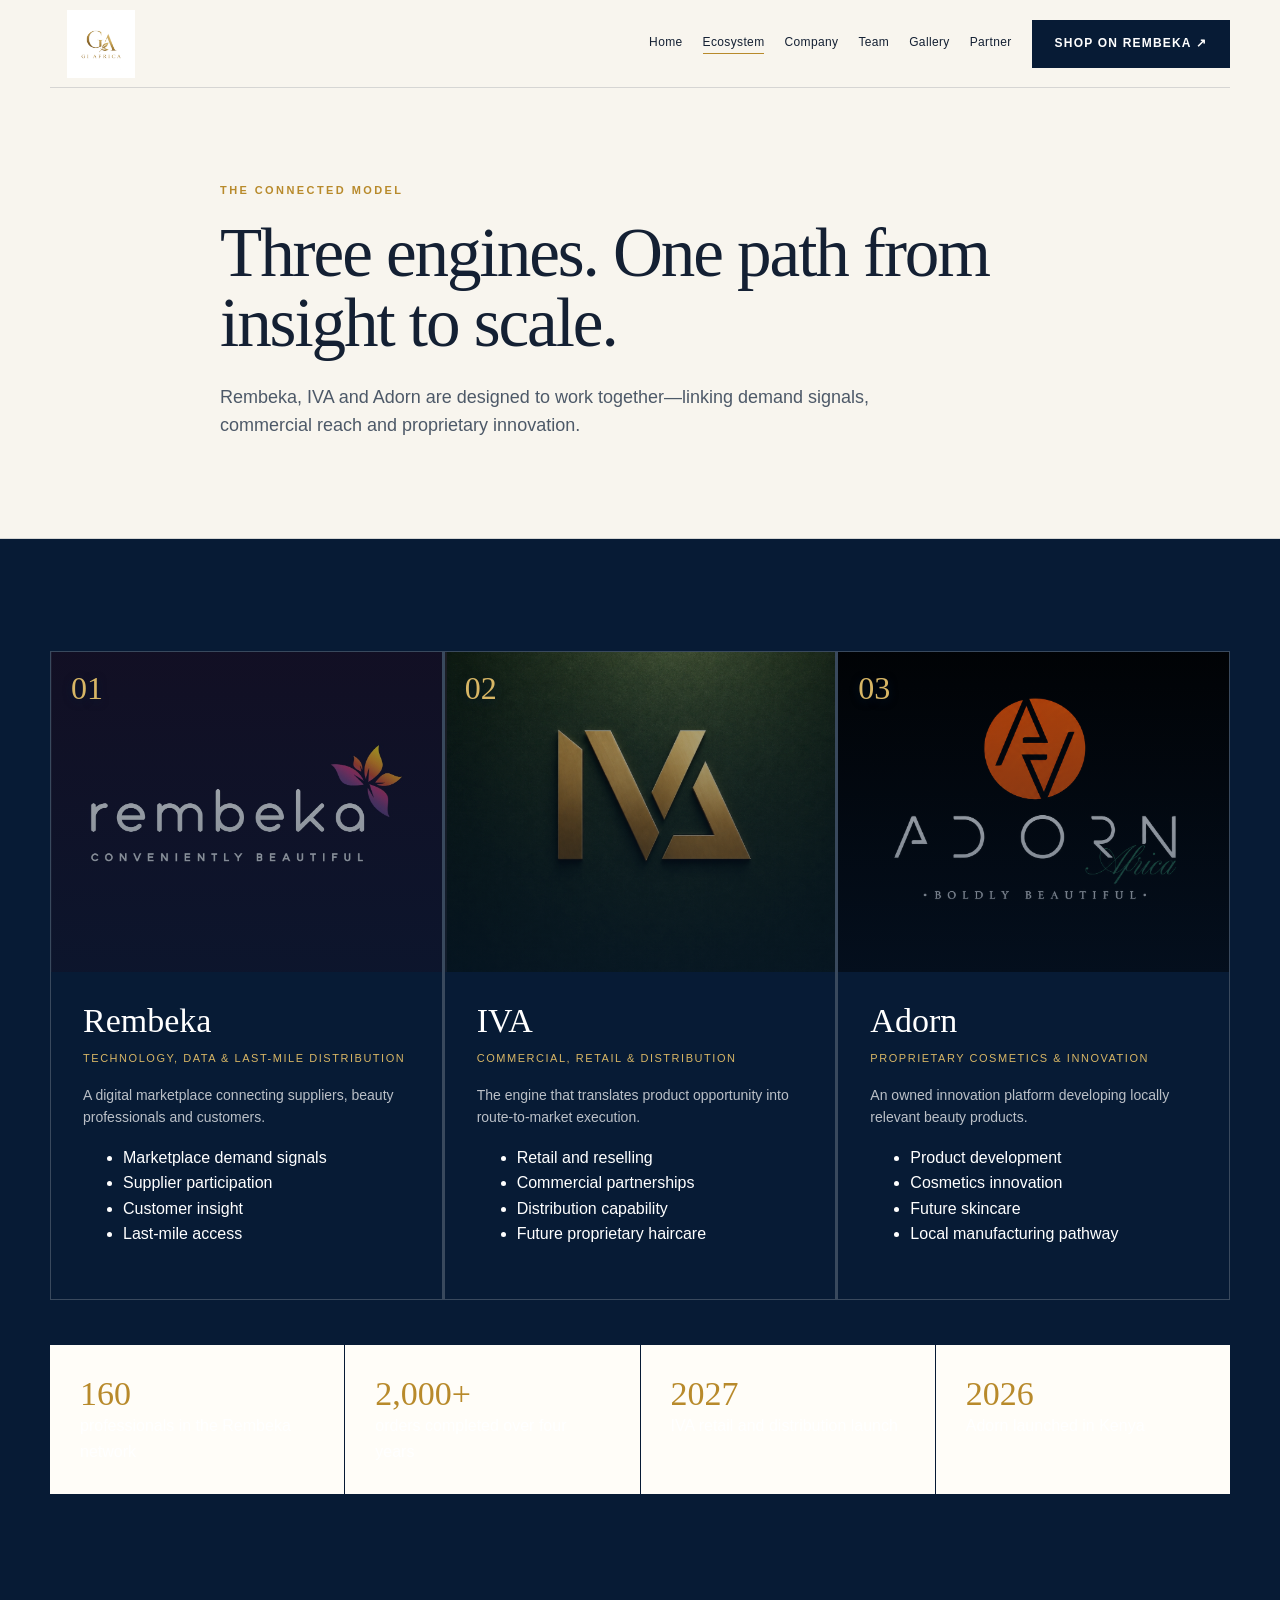
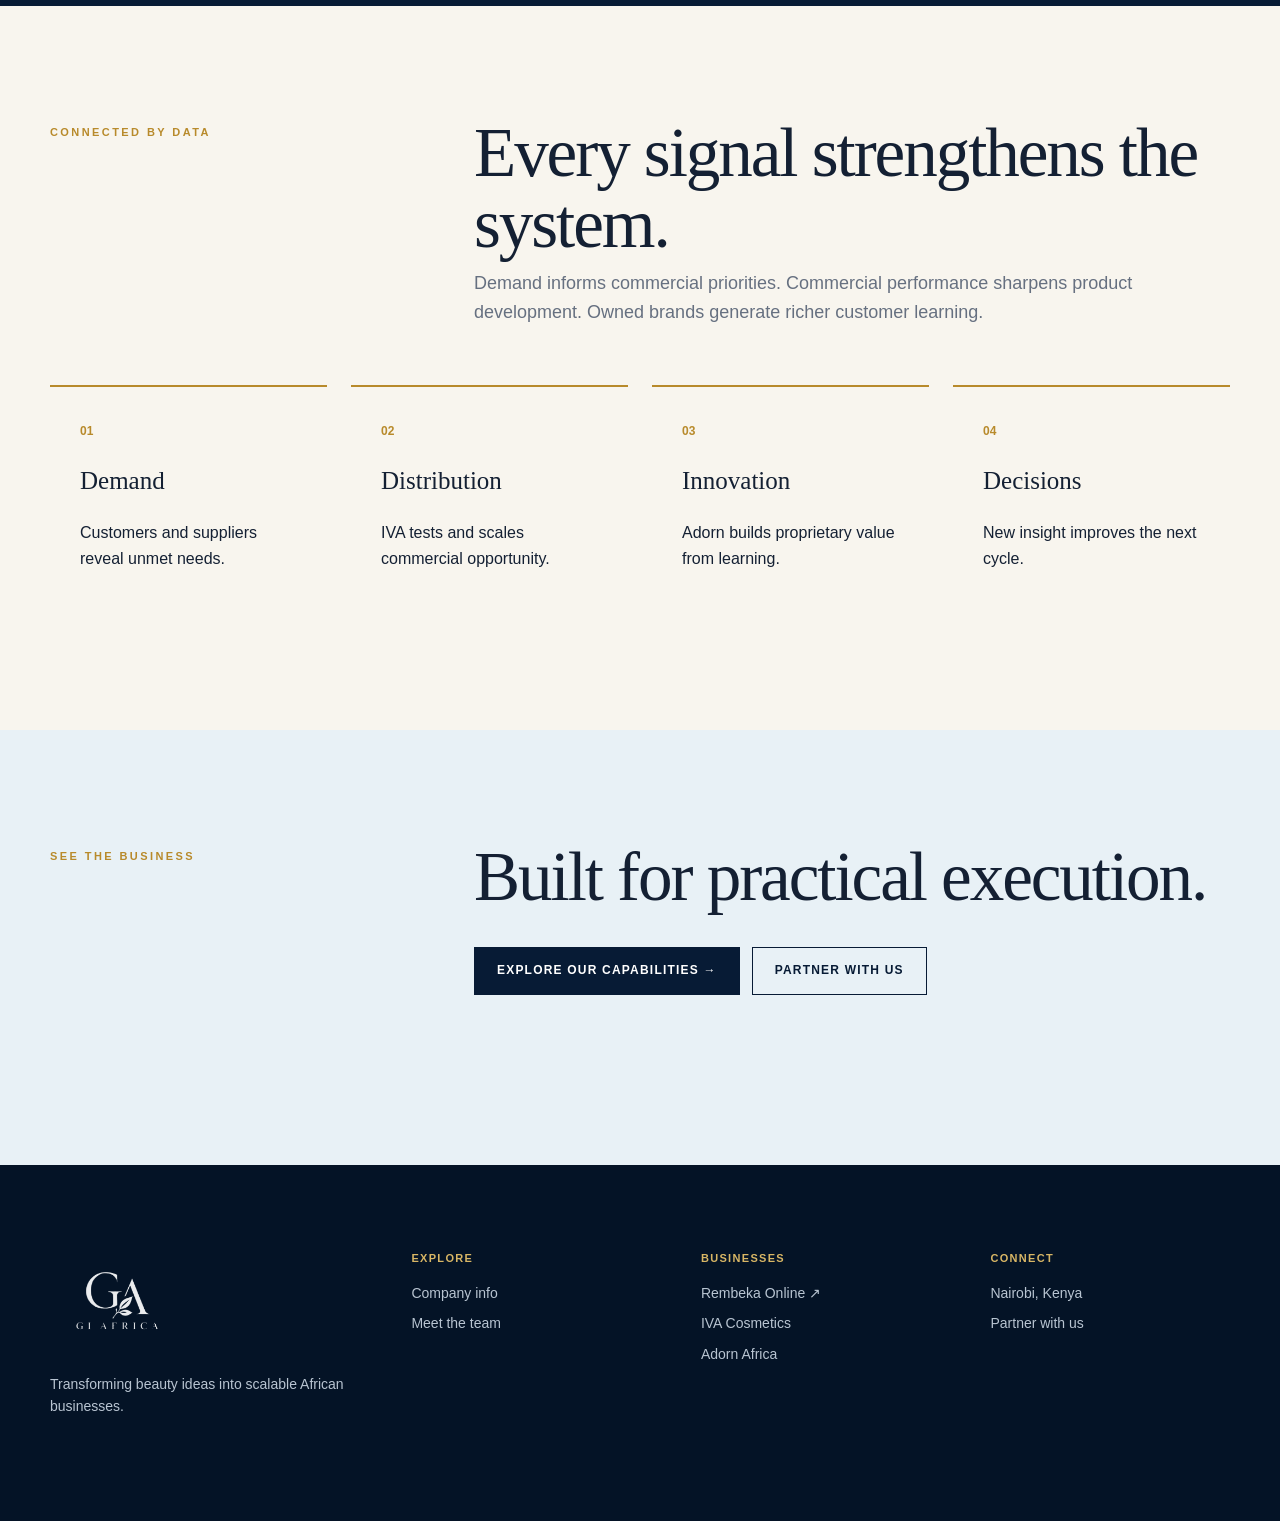
==== commit ad698bcd: "Edited logo on footer" ====
--- a/ecosystem.html
+++ b/ecosystem.html
@@ -139,7 +139,7 @@
     <div class="shell">
       <div class="footer-grid">
         <div>
-          <img src="assets/gi-africa-logo.png" alt="G-AFRICA">
+          <img src="assets/Logo.png" alt="G-AFRICA">
           <p>Transforming beauty ideas into scalable African businesses.</p>
         </div>
         <div>
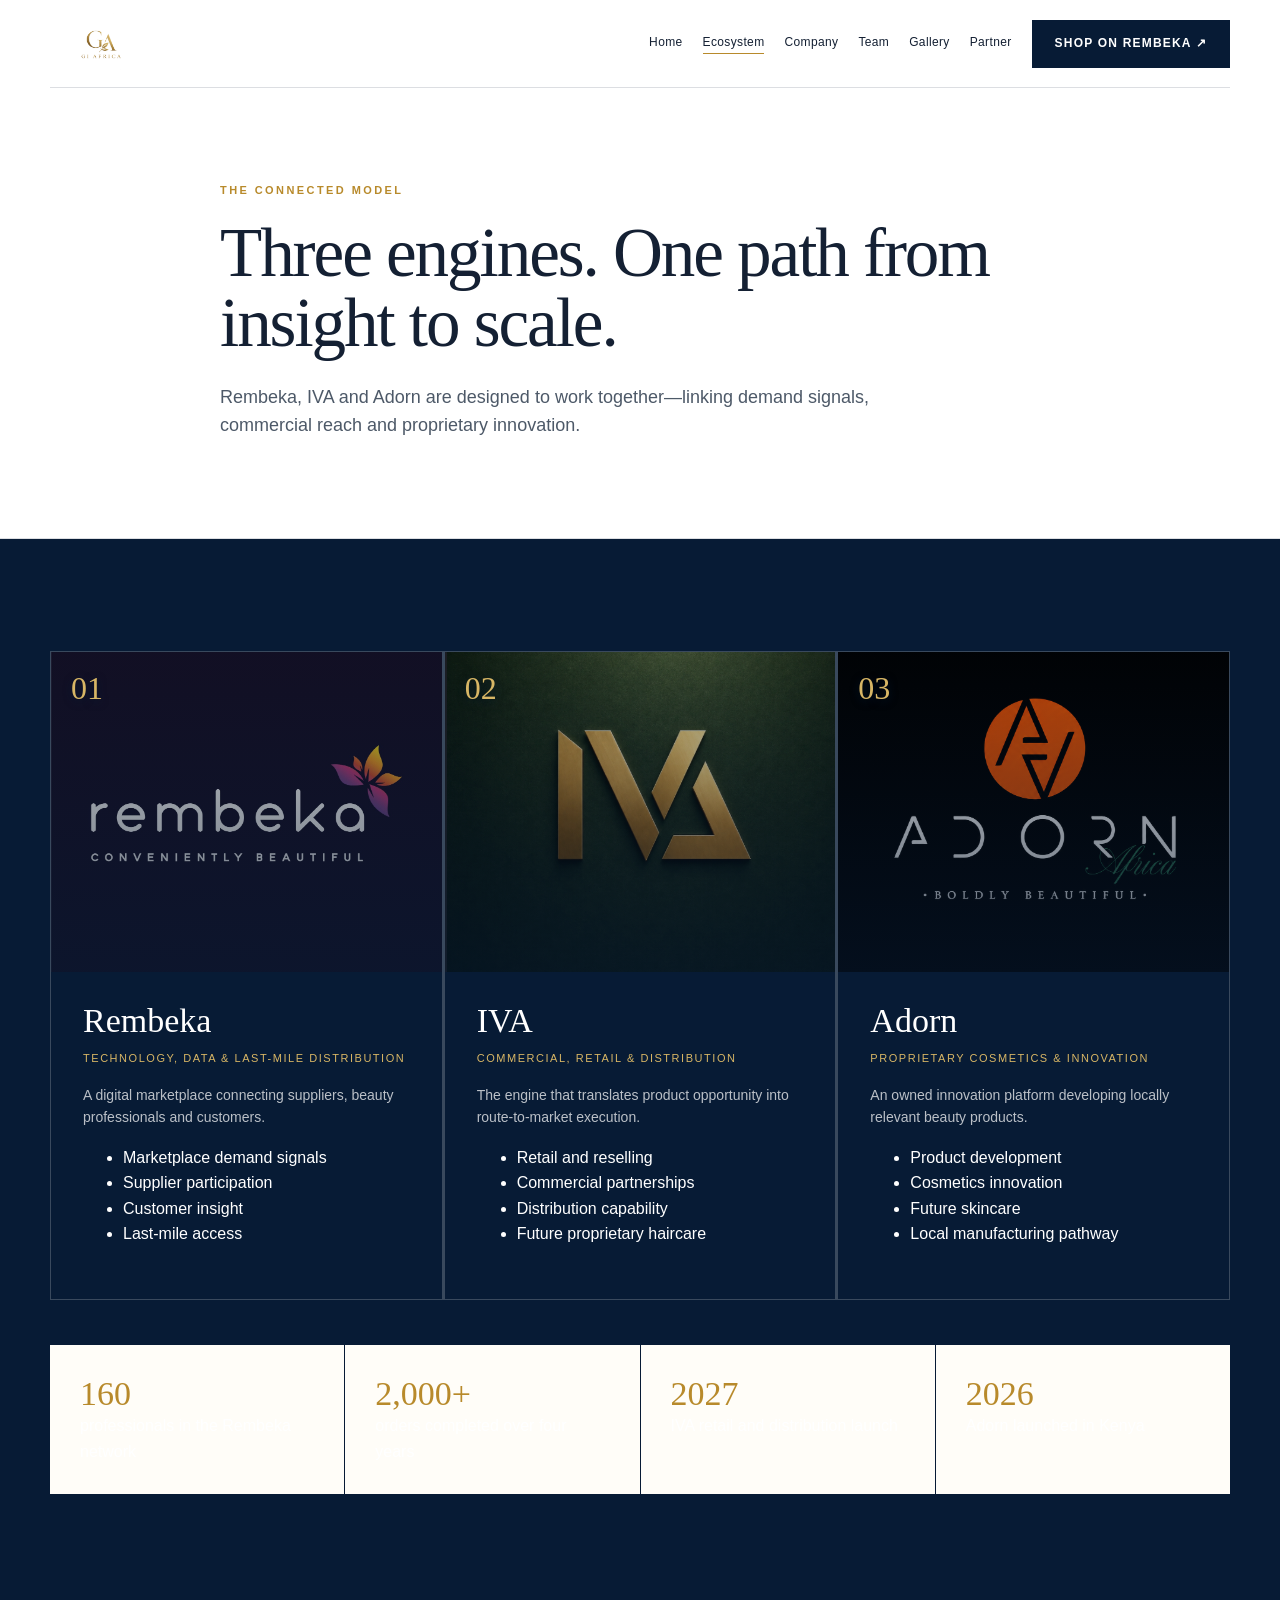
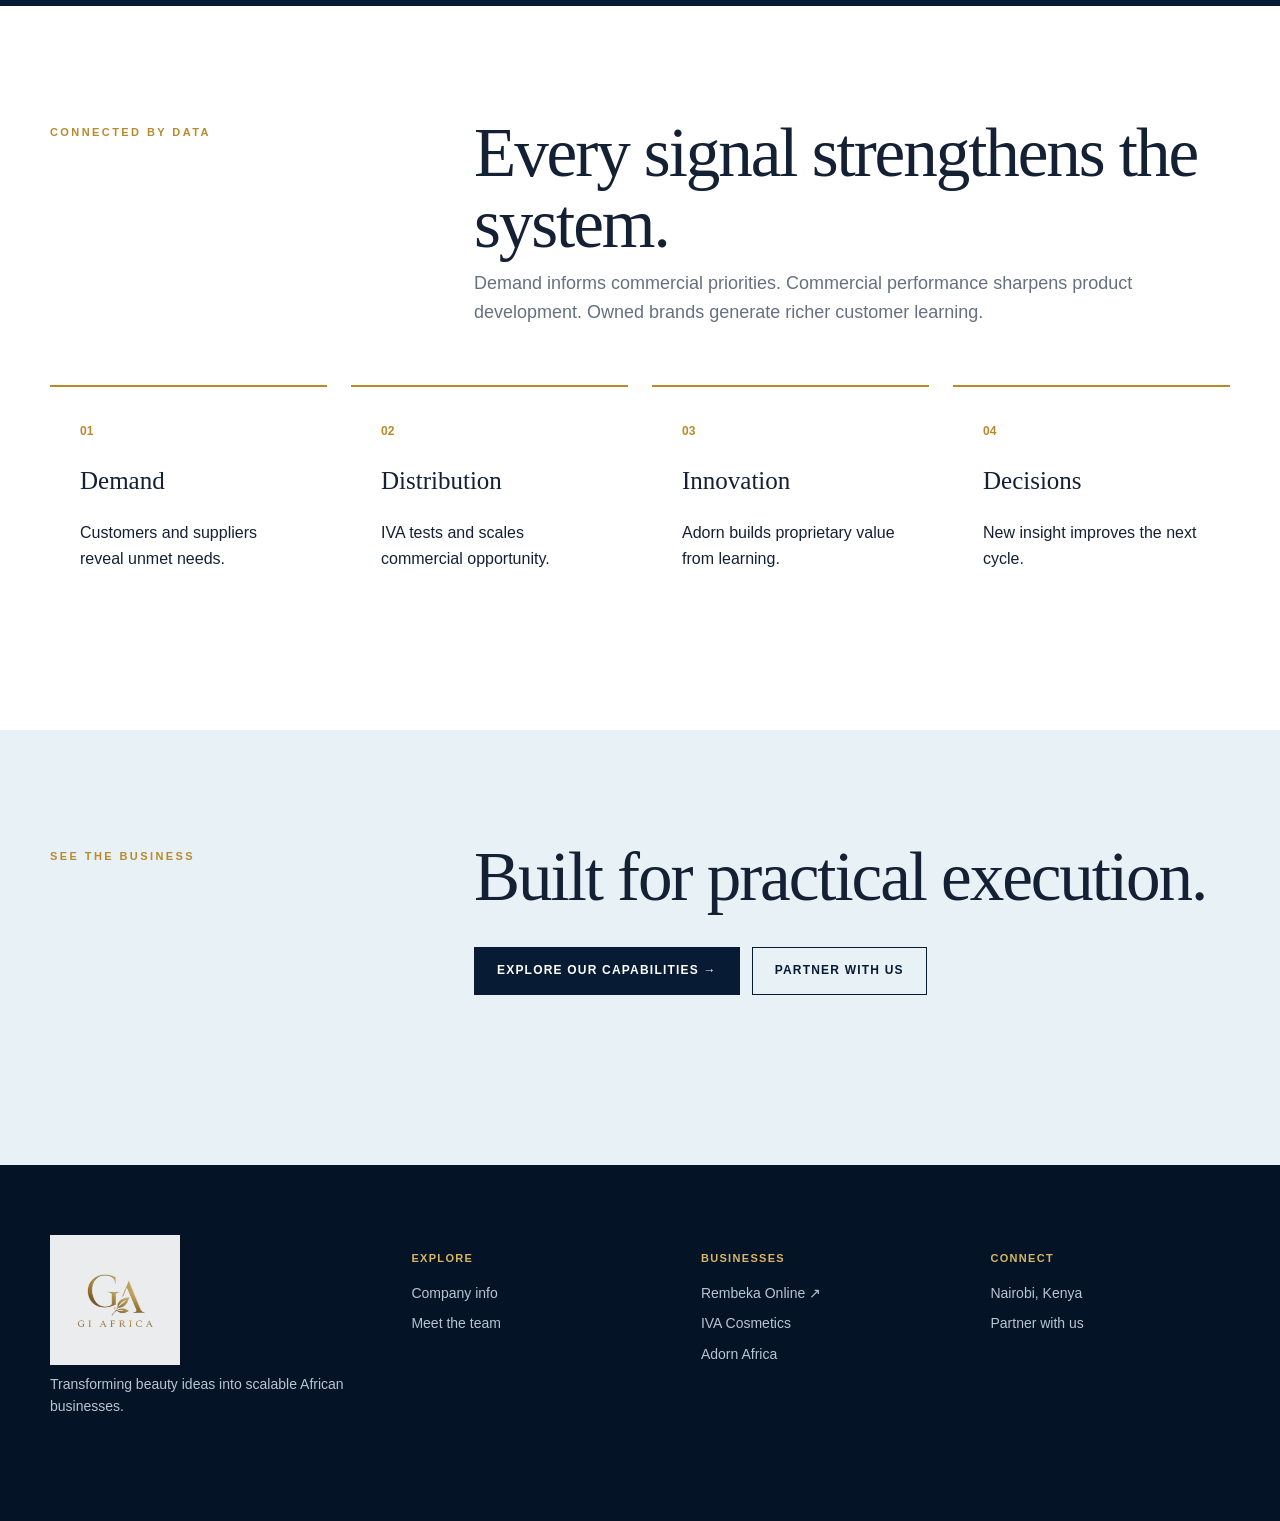
==== commit 86a45255: "Made some final touches" ====
--- a/ecosystem.html
+++ b/ecosystem.html
@@ -139,7 +139,7 @@
     <div class="shell">
       <div class="footer-grid">
         <div>
-          <img src="assets/Logo.png" alt="G-AFRICA">
+          <img src="assets/gi-africa-logo.png" alt="G-AFRICA">
           <p>Transforming beauty ideas into scalable African businesses.</p>
         </div>
         <div>
--- a/styles.css
+++ b/styles.css
@@ -1,5 +1,5 @@
 :root {
-  --ivory: #f8f5ee;
+  --ivory: #ffffff;
   --paper: #fffdf8;
   --navy: #071b35;
   --navy2: #102d50;
@@ -630,7 +630,7 @@
 
 .footer img {
   width: 130px;
-  filter: brightness(0) invert(1);
+  /* filter: brightness(0) invert(1); */
   opacity: .92
 }
 
